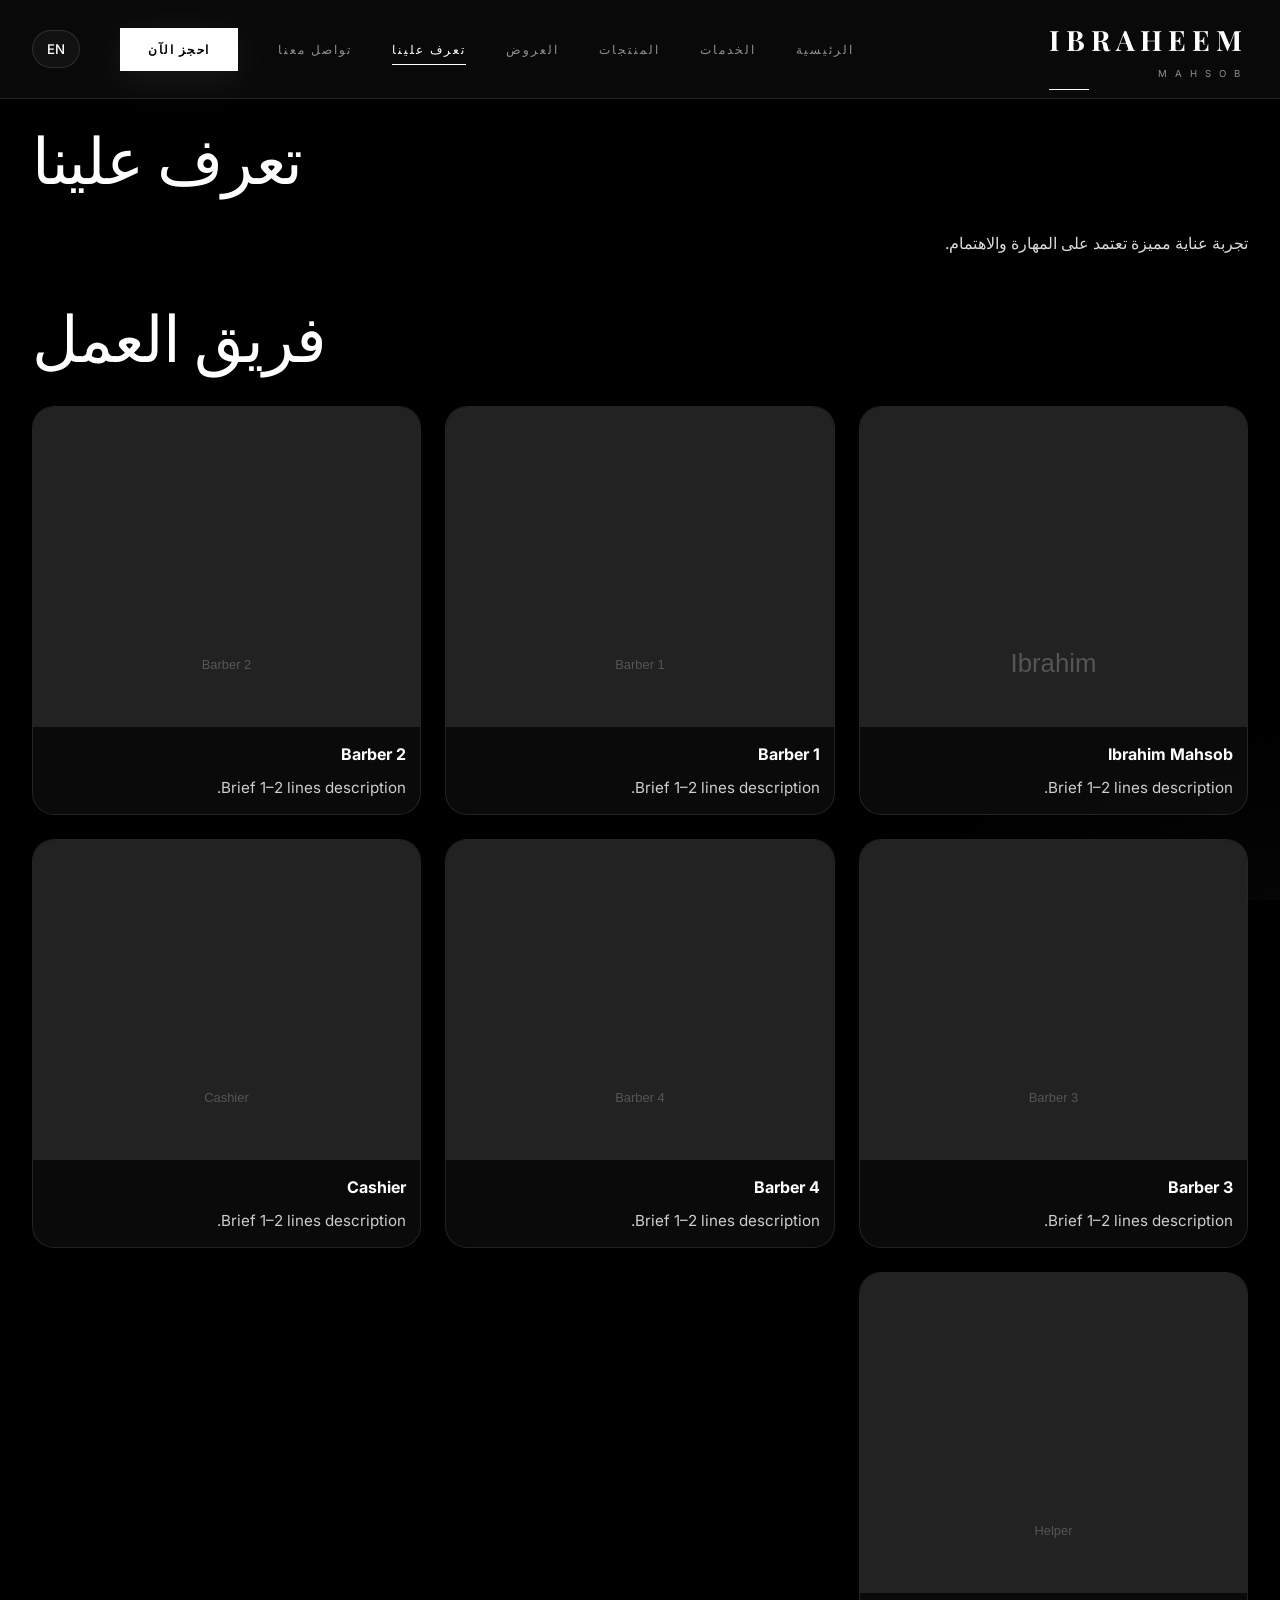
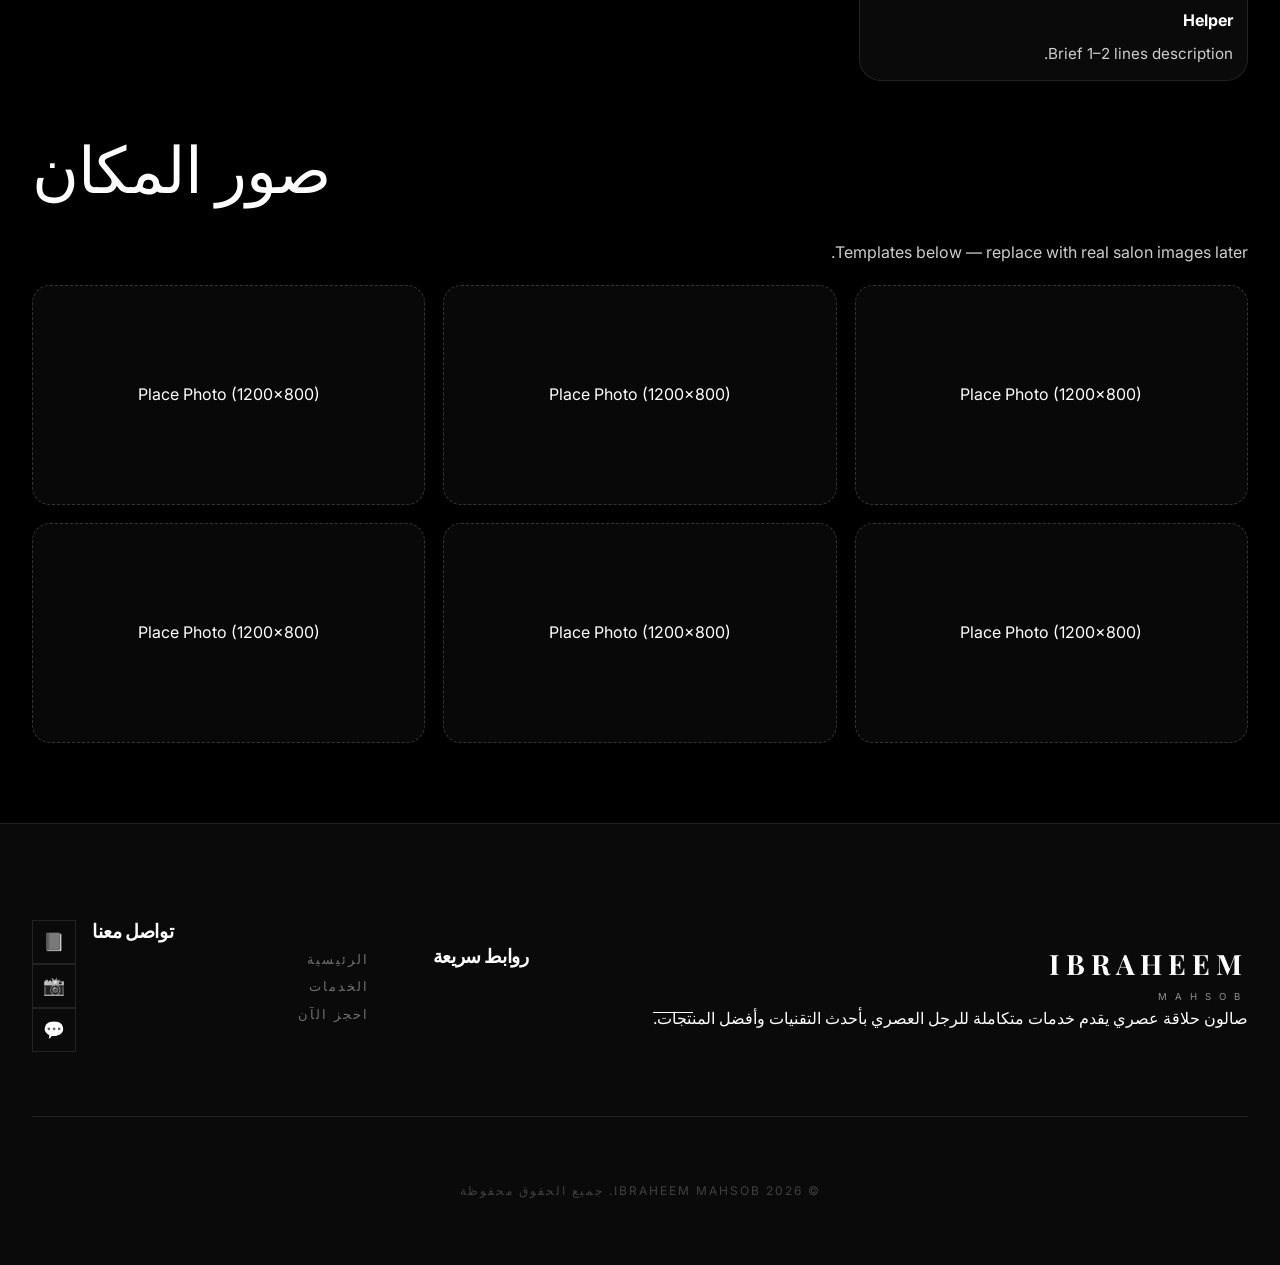
==== about.html @ 04b08b1b "Complete project implementation with i18n and design updates" ====
<!-- about.html -->
<!doctype html>
<html lang="ar" dir="rtl">

<head>
    <meta charset="utf-8" />
    <meta name="viewport" content="width=device-width, initial-scale=1" />

    <title data-i18n="about.title">تعرف علينا</title>

    <link
        href="https://fonts.googleapis.com/css2?family=Playfair+Display:wght@400;500;600;700&family=Inter:wght@300;400;500;600&display=swap"
        rel="stylesheet">
    <link rel="stylesheet" href="css/style.css">
    <link rel="stylesheet" href="css/home.css">
    <!-- Add this LAST: -->
    <link rel="stylesheet" href="css/additions.css">
</head>

<body>
    <!-- Navigation -->
    <nav class="navbar">
        <div class="container">
            <a href="index.html" class="logo">
                <span class="logo-text">IBRAHEEM</span>
                <span class="logo-sub">MAHSOB</span>
            </a>
            <!-- NAV TOGGLE: Used by app.js (UI.toggleMobileMenu) - DO NOT RENAME ID -->
            <button class="nav-toggle" id="navToggle">
                <span></span>
                <span></span>
                <span></span>
            </button>
            <ul class="nav-menu" id="navMenu">
                <li><a href="index.html" data-i18n="nav.home">الرئيسية</a></li>
                <li><a href="services.html" data-i18n="nav.services">الخدمات</a></li>
                <li><a href="products.html" data-i18n="nav.products">المنتجات</a></li>
                <li><a href="offers.html" data-i18n="nav.offers">العروض</a></li>
                <li><a href="about.html" class="active" data-i18n="nav.about">تعرف علينا</a></li>
                <li><a href="contactus.html" data-i18n="nav.contact">تواصل معنا</a></li>
                <li><a href="booking.html" class="btn-nav" data-i18n="nav.booking">احجز الآن</a></li>
                <li>
                    <button class="lang-toggle" id="langToggle" type="button" aria-label="Toggle language">
                        <span id="langLabel">EN</span>
                    </button>
                </li>
            </ul>
        </div>
    </nav>

    <main class="about-content" style="padding: 120px 0 80px;">
        <div class="container">
            <h1 class="section-title" data-i18n="about.title">تعرف علينا</h1>
            <p style="max-width: 680px; opacity: .85; line-height: 1.8;" data-i18n="about.intro">
                تجربة عناية مميزة تعتمد على المهارة والاهتمام.
            </p>

            <section style="margin-top: 40px;">
                <h2 class="section-title" data-i18n="about.staffTitle">فريق العمل</h2>

                <!-- PHOTO SPECS: 1200x1600 recommended, 600x800 minimum -->
                <div class="about-staff-grid" style="margin-top: 18px;">
                    <!-- Ibrahim -->
                    <div class="profile-card">
                        <img src="data:image/svg+xml,%3Csvg xmlns='http://www.w3.org/2000/svg' width='1200' height='1600' viewBox='0 0 1200 1600'%3E%3Crect width='100%25' height='100%25' fill='%23222'/%3E%3Ctext x='50%25' y='50%25' dominant-baseline='middle' text-anchor='middle' font-family='sans-serif' font-size='80' fill='%23555'%3EIbrahim%3C/text%3E%3C/svg%3E"
                            alt="Ibrahim Mahsob">
                        <div class="profile-card__body">
                            <div class="profile-card__title">Ibrahim Mahsob</div>
                            <div class="profile-card__desc">Brief 1–2 lines description.</div>
                        </div>
                    </div>

                    <!-- Barber 1 -->
                    <div class="profile-card">
                        <img src="data:image/svg+xml,%3Csvg xmlns='http://www.w3.org/2000/svg' width='1200' height='1600' viewBox='0 0 1200 1600'%3E%3Crect width='100%25' height='100%25' fill='%23222'/%3E%3Ctext x='50%25' y='50%25' dominant-baseline='middle' text-anchor='middle' font-family='sans-serif' font-size='40' fill='%23555'%3EBarber 1%3C/text%3E%3C/svg%3E"
                            alt="Barber 1">
                        <div class="profile-card__body">
                            <div class="profile-card__title">Barber 1</div>
                            <div class="profile-card__desc">Brief 1–2 lines description.</div>
                        </div>
                    </div>

                    <!-- Barber 2 -->
                    <div class="profile-card">
                        <img src="data:image/svg+xml,%3Csvg xmlns='http://www.w3.org/2000/svg' width='1200' height='1600' viewBox='0 0 1200 1600'%3E%3Crect width='100%25' height='100%25' fill='%23222'/%3E%3Ctext x='50%25' y='50%25' dominant-baseline='middle' text-anchor='middle' font-family='sans-serif' font-size='40' fill='%23555'%3EBarber 2%3C/text%3E%3C/svg%3E"
                            alt="Barber 2">
                        <div class="profile-card__body">
                            <div class="profile-card__title">Barber 2</div>
                            <div class="profile-card__desc">Brief 1–2 lines description.</div>
                        </div>
                    </div>

                    <!-- Barber 3 -->
                    <div class="profile-card">
                        <img src="data:image/svg+xml,%3Csvg xmlns='http://www.w3.org/2000/svg' width='1200' height='1600' viewBox='0 0 1200 1600'%3E%3Crect width='100%25' height='100%25' fill='%23222'/%3E%3Ctext x='50%25' y='50%25' dominant-baseline='middle' text-anchor='middle' font-family='sans-serif' font-size='40' fill='%23555'%3EBarber 3%3C/text%3E%3C/svg%3E"
                            alt="Barber 3">
                        <div class="profile-card__body">
                            <div class="profile-card__title">Barber 3</div>
                            <div class="profile-card__desc">Brief 1–2 lines description.</div>
                        </div>
                    </div>

                    <!-- Barber 4 -->
                    <div class="profile-card">
                        <img src="data:image/svg+xml,%3Csvg xmlns='http://www.w3.org/2000/svg' width='1200' height='1600' viewBox='0 0 1200 1600'%3E%3Crect width='100%25' height='100%25' fill='%23222'/%3E%3Ctext x='50%25' y='50%25' dominant-baseline='middle' text-anchor='middle' font-family='sans-serif' font-size='40' fill='%23555'%3EBarber 4%3C/text%3E%3C/svg%3E"
                            alt="Barber 4">
                        <div class="profile-card__body">
                            <div class="profile-card__title">Barber 4</div>
                            <div class="profile-card__desc">Brief 1–2 lines description.</div>
                        </div>
                    </div>

                    <!-- Cashier -->
                    <div class="profile-card">
                        <img src="data:image/svg+xml,%3Csvg xmlns='http://www.w3.org/2000/svg' width='1200' height='1600' viewBox='0 0 1200 1600'%3E%3Crect width='100%25' height='100%25' fill='%23222'/%3E%3Ctext x='50%25' y='50%25' dominant-baseline='middle' text-anchor='middle' font-family='sans-serif' font-size='40' fill='%23555'%3ECashier%3C/text%3E%3C/svg%3E"
                            alt="Cashier">
                        <div class="profile-card__body">
                            <div class="profile-card__title">Cashier</div>
                            <div class="profile-card__desc">Brief 1–2 lines description.</div>
                        </div>
                    </div>

                    <!-- Helper -->
                    <div class="profile-card">
                        <img src="data:image/svg+xml,%3Csvg xmlns='http://www.w3.org/2000/svg' width='1200' height='1600' viewBox='0 0 1200 1600'%3E%3Crect width='100%25' height='100%25' fill='%23222'/%3E%3Ctext x='50%25' y='50%25' dominant-baseline='middle' text-anchor='middle' font-family='sans-serif' font-size='40' fill='%23555'%3EHelper%3C/text%3E%3C/svg%3E"
                            alt="Helper">
                        <div class="profile-card__body">
                            <div class="profile-card__title">Helper</div>
                            <div class="profile-card__desc">Brief 1–2 lines description.</div>
                        </div>
                    </div>
                </div>
            </section>

            <section style="margin-top: 48px;">
                <h2 class="section-title" data-i18n="about.placeTitle">صور المكان</h2>
                <p style="opacity:.8; line-height:1.8; max-width:700px;">
                    Templates below — replace with real salon images later.
                </p>

                <!-- Suggested photo size for place photos: 1200x800 (3:2 or 16:9 ok) -->
                <div class="place-photos-grid" style="margin-top: 18px;">
                    <div class="photo-slot">Place Photo (1200×800)</div>
                    <div class="photo-slot">Place Photo (1200×800)</div>
                    <div class="photo-slot">Place Photo (1200×800)</div>
                    <div class="photo-slot">Place Photo (1200×800)</div>
                    <div class="photo-slot">Place Photo (1200×800)</div>
                    <div class="photo-slot">Place Photo (1200×800)</div>
                </div>
            </section>
        </div>
    </main>

    <!-- Footer -->
    <footer class="footer">
        <div class="container">
            <div class="footer-content">
                <div class="footer-logo">
                    <a href="index.html" class="logo">
                        <span class="logo-text">IBRAHEEM</span>
                        <span class="logo-sub">MAHSOB</span>
                    </a>
                    <p data-i18n="footer.desc">صالون حلاقة عصري يقدم خدمات متكاملة للرجل العصري بأحدث التقنيات وأفضل
                        المنتجات.</p>
                </div>
                <div class="footer-links">
                    <h3 data-i18n="footer.quickLinks">روابط سريعة</h3>
                    <ul>
                        <li><a href="index.html" data-i18n="nav.home">الرئيسية</a></li>
                        <li><a href="services.html" data-i18n="nav.services">الخدمات</a></li>
                        <li><a href="booking.html" data-i18n="nav.booking">الحجز</a></li>
                    </ul>
                </div>
                <div class="footer-social">
                    <h3 data-i18n="footer.contact">تواصل معنا</h3>
                    <div class="social-icons">
                        <a href="#" class="social-link">📘</a>
                        <a href="#" class="social-link">📸</a>
                        <a href="#" class="social-link">💬</a>
                    </div>
                </div>
            </div>
            <div class="footer-bottom">
                <p data-i18n="footer.rights">© 2026 Ibraheem Mahsob. جميع الحقوق محفوظة</p>
            </div>
        </div>
    </footer>

    <!-- Add i18n AFTER app.js -->
    <script src="js/app.js"></script>
    <script src="js/i18n.js"></script>
</body>

</html>
---- css/style.css ----
/* ============================================
   IBRAHEEM MAHSOB - MONOCHROME PREMIUM DESIGN
   Pure Black & White Luxury Barbershop
   ============================================
   ⚠️ PRESERVATION LOCKED: Do not run "Cleanup CSS" tools.
   ⚠️ GLOBAL STYLES: Changing these will break layout across all pages.
   ============================================ */

/* === CSS Variables === */
:root {
    /* Pure Black & White Palette */
    --black: #000000;
    --black-rich: #050505;
    --black-deep: #0a0a0a;
    --black-soft: #111111;
    --black-medium: #1a1a1a;
    --black-light: #222222;

    --white: #ffffff;
    --white-off: #fafafa;
    --white-cream: #f5f5f5;
    --white-dim: #e8e8e8;

    --gray-100: #f0f0f0;
    --gray-200: #d0d0d0;
    --gray-300: #b0b0b0;
    --gray-400: #909090;
    --gray-500: #707070;
    --gray-600: #505050;
    --gray-700: #404040;
    --gray-800: #303030;
    --gray-900: #202020;

    /* Typography */
    --font-heading: 'Playfair Display', serif;
    --font-body: 'Inter', sans-serif;

    /* Spacing */
    --space-xs: 0.5rem;
    --space-sm: 1rem;
    --space-md: 2rem;
    --space-lg: 4rem;
    --space-xl: 6rem;
    --space-2xl: 8rem;

    /* Transitions */
    --transition-fast: 0.2s cubic-bezier(0.4, 0, 0.2, 1);
    --transition-normal: 0.4s cubic-bezier(0.4, 0, 0.2, 1);
    --transition-slow: 0.6s cubic-bezier(0.4, 0, 0.2, 1);
    --transition-bounce: 0.5s cubic-bezier(0.68, -0.55, 0.265, 1.55);

    /* Shadows */
    --shadow-sm: 0 2px 10px rgba(0, 0, 0, 0.5);
    --shadow-md: 0 8px 30px rgba(0, 0, 0, 0.6);
    --shadow-lg: 0 20px 60px rgba(0, 0, 0, 0.7);
    --shadow-white: 0 8px 40px rgba(255, 255, 255, 0.08);
    --shadow-white-lg: 0 15px 60px rgba(255, 255, 255, 0.12);
    --shadow-inner: inset 0 2px 10px rgba(0, 0, 0, 0.3);

    /* Glass Effect */
    --glass-bg: rgba(10, 10, 10, 0.9);
    --glass-bg-light: rgba(255, 255, 255, 0.03);
    --glass-border: rgba(255, 255, 255, 0.1);
    --glass-border-strong: rgba(255, 255, 255, 0.2);
    --glass-blur: blur(20px);
}

/* === Reset & Base === */
*,
*::before,
*::after {
    margin: 0;
    padding: 0;
    box-sizing: border-box;
}

html {
    scroll-behavior: smooth;
    font-size: 16px;
}

body {
    font-family: var(--font-body);
    background-color: var(--black);
    color: var(--white);
    line-height: 1.7;
    overflow-x: hidden;
    -webkit-font-smoothing: antialiased;
    -moz-osx-font-smoothing: grayscale;
}

/* Subtle gradient overlay */
body::before {
    content: '';
    position: fixed;
    top: 0;
    left: 0;
    right: 0;
    bottom: 0;
    background:
        radial-gradient(ellipse 80% 50% at 50% -20%, rgba(255, 255, 255, 0.03) 0%, transparent 50%),
        radial-gradient(ellipse 60% 40% at 100% 100%, rgba(255, 255, 255, 0.02) 0%, transparent 50%);
    pointer-events: none;
    z-index: -1;
}

::selection {
    background: var(--white);
    color: var(--black);
}

a {
    text-decoration: none;
    color: inherit;
    transition: var(--transition-fast);
}

ul {
    list-style: none;
}

img {
    max-width: 100%;
    display: block;
}

.container {
    width: 100%;
    max-width: 1280px;
    margin: 0 auto;
    padding: 0 var(--space-md);
}

/* === Typography === */
h1,
h2,
h3,
h4,
h5,
h6 {
    font-family: var(--font-heading);
    font-weight: 600;
    line-height: 1.2;
    letter-spacing: -0.02em;
}

/* === Premium Buttons === */
.btn {
    position: relative;
    display: inline-flex;
    align-items: center;
    justify-content: center;
    padding: 1.125rem 2.5rem;
    font-family: var(--font-body);
    font-size: 0.875rem;
    font-weight: 600;
    letter-spacing: 2px;
    text-transform: uppercase;
    border-radius: 0;
    cursor: pointer;
    transition: var(--transition-normal);
    border: none;
    overflow: hidden;
    z-index: 1;
}

.btn::before {
    content: '';
    position: absolute;
    top: 0;
    left: -100%;
    width: 100%;
    height: 100%;
    background: linear-gradient(90deg, transparent, rgba(255, 255, 255, 0.2), transparent);
    transition: var(--transition-slow);
}

.btn:hover::before {
    left: 100%;
}

.btn-primary {
    background: var(--white);
    color: var(--black);
    box-shadow: var(--shadow-white);
}

.btn-primary:hover {
    transform: translateY(-3px);
    box-shadow: var(--shadow-white-lg);
}

.btn-secondary {
    background: var(--gray-800);
    color: var(--white);
    border: 1px solid var(--glass-border);
}

.btn-secondary:hover {
    background: var(--white);
    color: var(--black);
    transform: translateY(-3px);
}

.btn-outline {
    background: transparent;
    color: var(--white);
    border: 1px solid var(--glass-border-strong);
}

.btn-outline:hover {
    background: var(--white);
    color: var(--black);
    border-color: var(--white);
}

/* === Premium Navigation === */
.navbar {
    position: fixed;
    top: 0;
    left: 0;
    right: 0;
    z-index: 1000;
    padding: var(--space-sm) 0;
    background: var(--glass-bg);
    backdrop-filter: var(--glass-blur);
    -webkit-backdrop-filter: var(--glass-blur);
    border-bottom: 1px solid var(--glass-border);
    transition: var(--transition-normal);
}

.navbar .container {
    display: flex;
    align-items: center;
    justify-content: space-between;
}

.logo {
    display: flex;
    flex-direction: column;
    align-items: flex-start;
    position: relative;
}

.logo::after {
    content: '';
    position: absolute;
    bottom: -8px;
    left: 0;
    width: 40px;
    height: 1px;
    background: var(--white);
}

.logo-text {
    font-family: var(--font-heading);
    font-size: 1.75rem;
    font-weight: 700;
    letter-spacing: 6px;
    color: var(--white);
    text-transform: uppercase;
}

.logo-sub {
    font-size: 0.6rem;
    letter-spacing: 8px;
    color: var(--gray-400);
    margin-top: 2px;
    text-transform: uppercase;
}

.nav-menu {
    display: flex;
    align-items: center;
    gap: 2.5rem;
}

.nav-menu a {
    font-size: 0.75rem;
    font-weight: 500;
    color: var(--gray-400);
    letter-spacing: 2px;
    text-transform: uppercase;
    position: relative;
    padding: 0.5rem 0;
}

.nav-menu a::before {
    content: '';
    position: absolute;
    bottom: 0;
    left: 0;
    width: 0;
    height: 1px;
    background: var(--white);
    transition: var(--transition-normal);
}

.nav-menu a:hover,
.nav-menu a.active {
    color: var(--white);
}

.nav-menu a:hover::before,
.nav-menu a.active::before {
    width: 100%;
}

.btn-nav {
    background: var(--white) !important;
    color: var(--black) !important;
    padding: 0.875rem 1.75rem !important;
    font-weight: 600 !important;
    letter-spacing: 1.5px !important;
    box-shadow: var(--shadow-white);
}

.btn-nav::before {
    display: none !important;
}

.btn-nav:hover {
    transform: scale(1.05);
    box-shadow: var(--shadow-white-lg);
}

.nav-toggle {
    display: none;
    flex-direction: column;
    gap: 6px;
    background: none;
    border: none;
    cursor: pointer;
    padding: 5px;
    z-index: 100;
}

.nav-toggle span {
    width: 28px;
    height: 1px;
    background: var(--white);
    transition: var(--transition-fast);
}

/* === Ultra Premium Hero Section === */
.hero {
    position: relative;
    height: 100vh;
    min-height: 700px;
    display: flex;
    align-items: center;
    justify-content: center;
    text-align: center;
    background: var(--black);
    overflow: hidden;
}

/* Geometric pattern background */
.hero::before {
    content: '';
    position: absolute;
    top: 0;
    left: 0;
    right: 0;
    bottom: 0;
    background:
        radial-gradient(ellipse 100% 100% at 50% 0%, rgba(255, 255, 255, 0.05) 0%, transparent 50%),
        linear-gradient(180deg, transparent 0%, rgba(0, 0, 0, 0.5) 100%);
    z-index: 0;
}

/* Grid pattern overlay */
.hero::after {
    content: '';
    position: absolute;
    top: 0;
    left: 0;
    right: 0;
    bottom: 0;
    background-image:
        linear-gradient(rgba(255, 255, 255, 0.02) 1px, transparent 1px),
        linear-gradient(90deg, rgba(255, 255, 255, 0.02) 1px, transparent 1px);
    background-size: 80px 80px;
    opacity: 0.5;
    z-index: 0;
}

.hero-overlay {
    position: absolute;
    top: 0;
    left: 0;
    right: 0;
    bottom: 0;
    z-index: 0;
}

.hero-content {
    position: relative;
    z-index: 10;
    max-width: 900px;
    padding: 0 var(--space-md);
    padding-bottom: 120px;
}

.hero-badge {
    display: inline-flex;
    align-items: center;
    gap: 1rem;
    padding: 0.875rem 2rem;
    background: rgba(0, 0, 0, 0.5);
    border: 1px solid var(--glass-border-strong);
    color: var(--gray-300);
    font-size: 0.65rem;
    font-weight: 500;
    letter-spacing: 5px;
    text-transform: uppercase;
    margin-bottom: var(--space-lg);
    animation: fadeInDown 1s ease;
    backdrop-filter: blur(10px);
}

.hero-badge::before {
    content: '';
    width: 8px;
    height: 1px;
    background: var(--white);
}

.hero-badge::after {
    content: '';
    width: 8px;
    height: 1px;
    background: var(--white);
}

.hero-title {
    font-size: clamp(3.5rem, 12vw, 8rem);
    font-weight: 700;
    letter-spacing: 12px;
    margin-bottom: var(--space-md);
    line-height: 1;
}

.title-line {
    display: block;
    animation: fadeInUp 1s ease both;
}

.title-line:nth-child(1) {
    animation-delay: 0.2s;
    color: var(--white);
    font-weight: 400;
}

.title-line:nth-child(2) {
    animation-delay: 0.4s;
    color: var(--white);
    font-weight: 700;
    -webkit-text-stroke: 1px var(--white);
    -webkit-text-fill-color: transparent;
}

.title-line.gold {
    -webkit-text-stroke: 1px var(--white);
    -webkit-text-fill-color: transparent;
}

.hero-subtitle {
    font-size: 1rem;
    color: var(--gray-400);
    margin-bottom: var(--space-lg);
    animation: fadeInUp 1s ease 0.6s both;
    font-weight: 400;
    letter-spacing: 3px;
}

.hero-buttons {
    display: flex;
    gap: var(--space-md);
    justify-content: center;
    flex-wrap: wrap;
    animation: fadeInUp 1s ease 0.8s both;
}

.hero-scroll {
    position: absolute;
    bottom: 40px;
    left: 50%;
    transform: translateX(-50%);
    display: flex;
    flex-direction: column;
    align-items: center;
    gap: 12px;
    color: var(--gray-500);
    font-size: 0.7rem;
    letter-spacing: 3px;
    text-transform: uppercase;
    animation: fadeInUp 1s ease 1s both;
    z-index: 20;
    cursor: pointer;
    transition: var(--transition-normal);
}

.hero-scroll:hover {
    color: var(--white);
}

.hero-scroll span {
    background: var(--black);
    padding: 0 10px;
}

.scroll-icon {
    width: 24px;
    height: 40px;
    border: 1px solid var(--gray-600);
    border-radius: 12px;
    position: relative;
    transition: var(--transition-normal);
}

.scroll-icon::after {
    content: '';
    position: absolute;
    top: 8px;
    left: 50%;
    transform: translateX(-50%);
    width: 3px;
    height: 8px;
    background: var(--white);
    border-radius: 2px;
    animation: scrollBounce 2s ease-in-out infinite;
}

.hero-scroll:hover .scroll-icon {
    border-color: var(--white);
}

/* === Sections === */
.section {
    padding: var(--space-2xl) 0;
    position: relative;
}

.section-header {
    text-align: center;
    margin-bottom: var(--space-xl);
}

.section-badge {
    display: inline-flex;
    align-items: center;
    gap: 0.75rem;
    padding: 0.625rem 1.5rem;
    background: transparent;
    border: 1px solid var(--glass-border);
    font-size: 0.65rem;
    font-weight: 500;
    letter-spacing: 4px;
    color: var(--gray-400);
    text-transform: uppercase;
    margin-bottom: var(--space-md);
}

.gold-badge {
    border-color: var(--glass-border-strong);
    color: var(--white);
}

.section-title {
    font-size: clamp(2.5rem, 6vw, 4rem);
    color: var(--white);
    margin-bottom: var(--space-sm);
    font-weight: 400;
}

.section-footer {
    text-align: center;
    margin-top: var(--space-xl);
}

/* === Premium Services Grid === */
.services-preview {
    background: var(--black-deep);
    position: relative;
}

.services-preview::before {
    content: '';
    position: absolute;
    top: 0;
    left: 0;
    right: 0;
    height: 1px;
    background: linear-gradient(90deg, transparent, var(--glass-border), transparent);
}

.services-grid {
    display: grid;
    grid-template-columns: repeat(auto-fit, minmax(280px, 1fr));
    gap: 1px;
    background: var(--glass-border);
}

.service-card {
    position: relative;
    background: var(--black-deep);
    padding: var(--space-xl) var(--space-lg);
    text-align: center;
    transition: var(--transition-normal);
    overflow: hidden;
}

.service-card::before {
    content: '';
    position: absolute;
    top: 0;
    left: 50%;
    transform: translateX(-50%);
    width: 60px;
    height: 1px;
    background: var(--white);
    opacity: 0;
    transition: var(--transition-normal);
}

.service-card::after {
    content: '';
    position: absolute;
    top: 0;
    left: 0;
    right: 0;
    bottom: 0;
    background: linear-gradient(180deg, rgba(255, 255, 255, 0.03) 0%, transparent 50%);
    opacity: 0;
    transition: var(--transition-normal);
}

.service-card:hover {
    background: var(--black-soft);
}

.service-card:hover::before {
    opacity: 1;
}

.service-card:hover::after {
    opacity: 1;
}

.service-icon {
    font-size: 2.5rem;
    margin-bottom: var(--space-md);
    position: relative;
    z-index: 1;
    filter: grayscale(100%) brightness(1.5);
}

.service-card h3 {
    font-size: 1.25rem;
    margin-bottom: var(--space-xs);
    color: var(--white);
    position: relative;
    z-index: 1;
    font-weight: 500;
    letter-spacing: 2px;
}

.service-card p {
    font-size: 0.85rem;
    color: var(--gray-500);
    margin-bottom: var(--space-md);
    position: relative;
    z-index: 1;
}

.service-price {
    display: inline-block;
    padding: 0.5rem 1.25rem;
    background: transparent;
    border: 1px solid var(--glass-border);
    color: var(--white);
    font-weight: 500;
    font-size: 0.9rem;
    position: relative;
    z-index: 1;
    letter-spacing: 1px;
}

.service-card:hover .service-price {
    background: var(--white);
    color: var(--black);
    border-color: var(--white);
}

/* === Premium About Section === */
.about-section {
    background: var(--black);
    position: relative;
    overflow: hidden;
}

.about-grid {
    display: grid;
    grid-template-columns: 1fr 1fr;
    gap: var(--space-xl);
    align-items: center;
}

.about-image {
    position: relative;
}

.image-frame {
    position: relative;
    padding: var(--space-md);
    border: 1px solid var(--glass-border);
}

.image-frame::before {
    content: '';
    position: absolute;
    top: -15px;
    right: -15px;
    bottom: 15px;
    left: 15px;
    border: 1px solid var(--glass-border);
    pointer-events: none;
}

.image-placeholder {
    aspect-ratio: 4/5;
    background: var(--black-soft);
    display: flex;
    align-items: center;
    justify-content: center;
    font-family: var(--font-heading);
    font-size: 2rem;
    text-align: center;
    letter-spacing: 10px;
    position: relative;
    overflow: hidden;
}

.image-placeholder span {
    color: var(--white);
    position: relative;
    z-index: 1;
    font-weight: 300;
}

.experience-badge {
    position: absolute;
    bottom: -25px;
    right: -25px;
    background: var(--white);
    color: var(--black);
    padding: var(--space-md) var(--space-lg);
    text-align: center;
}

.exp-number {
    display: block;
    font-family: var(--font-heading);
    font-size: 3rem;
    font-weight: 700;
    line-height: 1;
}

.exp-text {
    font-size: 0.7rem;
    text-transform: uppercase;
    letter-spacing: 3px;
    font-weight: 500;
}

.about-content .section-badge {
    display: inline-flex;
}

.about-content .section-title {
    text-align: left;
    margin-bottom: var(--space-md);
}

.about-text {
    font-size: 1rem;
    color: var(--gray-400);
    margin-bottom: var(--space-lg);
    line-height: 2;
}

.about-features {
    display: grid;
    grid-template-columns: 1fr 1fr;
    gap: var(--space-sm);
}

.about-features li {
    display: flex;
    align-items: center;
    gap: var(--space-sm);
    font-size: 0.9rem;
    padding: var(--space-sm) var(--space-md);
    background: transparent;
    border: 1px solid var(--glass-border);
    transition: var(--transition-fast);
}

.about-features li:hover {
    background: var(--glass-bg-light);
    border-color: var(--white);
}

.check {
    width: 20px;
    height: 20px;
    background: var(--white);
    color: var(--black);
    border-radius: 0;
    display: flex;
    align-items: center;
    justify-content: center;
    font-size: 0.7rem;
    font-weight: bold;
}

/* === Premium Offers Section === */
.offers-section {
    background: var(--black-deep);
    position: relative;
}

.offers-slider {
    display: grid;
    grid-template-columns: repeat(auto-fit, minmax(320px, 1fr));
    gap: var(--space-md);
}

.offer-card {
    position: relative;
    background: var(--black);
    border: 1px solid var(--glass-border);
    padding: var(--space-lg);
    overflow: hidden;
    transition: var(--transition-normal);
}

.offer-card::before {
    content: '';
    position: absolute;
    top: 0;
    left: 0;
    right: 0;
    height: 3px;
    background: var(--white);
    transform: scaleX(0);
    transition: var(--transition-normal);
}

.offer-card:hover {
    border-color: var(--white);
}

.offer-card:hover::before {
    transform: scaleX(1);
}

.offer-badge {
    display: inline-block;
    padding: 0.375rem 1rem;
    background: var(--white);
    color: var(--black);
    font-size: 0.6rem;
    font-weight: 600;
    text-transform: uppercase;
    letter-spacing: 2px;
    margin-bottom: var(--space-md);
    position: relative;
    z-index: 1;
}

.offer-card h3 {
    font-size: 1.5rem;
    margin-bottom: var(--space-xs);
    position: relative;
    z-index: 1;
    font-weight: 400;
    letter-spacing: 2px;
}

.offer-card p {
    color: var(--gray-500);
    margin-bottom: var(--space-md);
    position: relative;
    z-index: 1;
}

.offer-price {
    display: flex;
    align-items: baseline;
    gap: var(--space-sm);
    position: relative;
    z-index: 1;
}

.old-price {
    font-size: 1rem;
    color: var(--gray-600);
    text-decoration: line-through;
}

.new-price {
    font-size: 2rem;
    font-weight: 300;
    color: var(--white);
    letter-spacing: 2px;
}

/* === Premium Contact Section === */
.contact-section {
    background: var(--black);
}

.contact-grid {
    display: grid;
    grid-template-columns: 1fr 1fr;
    gap: var(--space-xl);
}

.contact-info .section-title {
    text-align: left;
}

.contact-items {
    margin-top: var(--space-lg);
}

.contact-item {
    display: flex;
    gap: var(--space-md);
    margin-bottom: var(--space-md);
    padding: var(--space-md);
    background: transparent;
    border: 1px solid var(--glass-border);
    transition: var(--transition-normal);
}

.contact-item:hover {
    border-color: var(--white);
    transform: translateX(10px);
}

.contact-icon {
    font-size: 1.5rem;
    width: 56px;
    height: 56px;
    display: flex;
    align-items: center;
    justify-content: center;
    background: var(--glass-bg-light);
    border: 1px solid var(--glass-border);
    filter: grayscale(100%);
}

.contact-text h4 {
    font-size: 1rem;
    color: var(--white);
    margin-bottom: 0.375rem;
    font-weight: 500;
    letter-spacing: 1px;
}

.contact-text p {
    color: var(--gray-500);
    font-size: 0.9rem;
}

.map-placeholder {
    height: 100%;
    min-height: 350px;
    background: var(--black-soft);
    border: 1px solid var(--glass-border);
    display: flex;
    align-items: center;
    justify-content: center;
    color: var(--gray-600);
    font-size: 0.9rem;
    letter-spacing: 3px;
    text-transform: uppercase;
}

/* === Premium Footer === */
.footer {
    background: var(--black-deep);
    padding: var(--space-xl) 0 var(--space-lg);
    border-top: 1px solid var(--glass-border);
    position: relative;
}

.footer-content {
    display: flex;
    justify-content: space-between;
    align-items: center;
    flex-wrap: wrap;
    gap: var(--space-lg);
    padding-bottom: var(--space-lg);
    border-bottom: 1px solid var(--glass-border);
}

.footer-brand .logo-text {
    font-size: 1.25rem;
    letter-spacing: 4px;
    margin-bottom: 0.375rem;
}

.footer-brand p {
    color: var(--gray-600);
    font-size: 0.8rem;
    letter-spacing: 2px;
    text-transform: uppercase;
}

.footer-links {
    display: flex;
    gap: var(--space-lg);
}

.footer-links a {
    color: var(--gray-500);
    font-size: 0.8rem;
    letter-spacing: 2px;
    text-transform: uppercase;
    transition: var(--transition-fast);
}

.footer-links a:hover {
    color: var(--white);
}

.footer-social {
    display: flex;
    gap: var(--space-sm);
}

.social-link {
    width: 44px;
    height: 44px;
    display: flex;
    align-items: center;
    justify-content: center;
    background: transparent;
    border: 1px solid var(--glass-border);
    font-size: 1.1rem;
    transition: var(--transition-normal);
    filter: grayscale(100%);
}

.social-link:hover {
    background: var(--white);
    border-color: var(--white);
    transform: translateY(-5px);
    filter: grayscale(0%);
}

.footer-bottom {
    text-align: center;
    padding-top: var(--space-lg);
}

.footer-bottom p {
    color: var(--gray-700);
    font-size: 0.75rem;
    letter-spacing: 2px;
    text-transform: uppercase;
}

/* === Admin Link === */
.admin-link {
    position: fixed;
    bottom: var(--space-lg);
    left: var(--space-lg);
    width: 48px;
    height: 48px;
    background: var(--black-medium);
    border: 1px solid var(--glass-border);
    display: flex;
    align-items: center;
    justify-content: center;
    font-size: 1.25rem;
    transition: var(--transition-normal);
    z-index: 100;
    filter: grayscale(100%);
}

.admin-link:hover {
    background: var(--white);
    border-color: var(--white);
    transform: scale(1.1) rotate(90deg);
    filter: grayscale(0%);
}

/* === Premium Animations === */
@keyframes fadeInUp {
    from {
        opacity: 0;
        transform: translateY(50px);
    }

    to {
        opacity: 1;
        transform: translateY(0);
    }
}

@keyframes fadeInDown {
    from {
        opacity: 0;
        transform: translateY(-50px);
    }

    to {
        opacity: 1;
        transform: translateY(0);
    }
}

@keyframes scrollBounce {

    0%,
    100% {
        transform: translateX(-50%) translateY(0);
        opacity: 1;
    }

    50% {
        transform: translateX(-50%) translateY(12px);
        opacity: 0.3;
    }
}

/* === Responsive === */
/* LAYOUT CRITICAL: Adjusting these breakpoints will break mobile/tablet views */
@media (max-width: 992px) {

    .about-grid,
    .contact-grid {
        grid-template-columns: 1fr;
        gap: var(--space-lg);
    }

    .about-image {
        order: -1;
        max-width: 400px;
        margin: 0 auto;
    }

    .about-content .section-title {
        text-align: center;
    }

    .about-text {
        text-align: center;
    }

    .about-content .section-badge {
        justify-content: center;
        width: 100%;
    }
}

@media (max-width: 768px) {
    :root {
        font-size: 15px;
    }

    .nav-toggle {
        display: flex;
    }

    .nav-menu {
        position: fixed;
        top: 0;
        left: 0;
        right: 0;
        bottom: 0;
        background: rgba(0, 0, 0, 0.98);
        flex-direction: column;
        justify-content: center;
        padding: var(--space-lg);
        gap: var(--space-md);
        transform: translateX(100%);
        opacity: 0;
        transition: var(--transition-normal);
    }

    .nav-menu.active {
        transform: translateX(0);
        opacity: 1;
    }

    .nav-menu a {
        font-size: 1.5rem;
        text-align: center;
        letter-spacing: 4px;
    }

    .hero-title {
        letter-spacing: 8px;
    }

    .hero-buttons {
        flex-direction: column;
        align-items: center;
        gap: var(--space-sm);
    }

    .hero-buttons .btn {
        width: 100%;
        max-width: 280px;
    }

    .about-features {
        grid-template-columns: 1fr;
    }

    .footer-content {
        flex-direction: column;
        text-align: center;
    }

    .section {
        padding: var(--space-xl) 0;
    }

    .services-grid {
        grid-template-columns: 1fr;
    }
}

/* === Custom Scrollbar === */
::-webkit-scrollbar {
    width: 6px;
}

::-webkit-scrollbar-track {
    background: var(--black);
}

::-webkit-scrollbar-thumb {
    background: var(--gray-700);
}

::-webkit-scrollbar-thumb:hover {
    background: var(--white);
}
---- css/home.css ----
/* ============================================
   Homepage Specific Styles
   Loading, Gallery, Testimonials, FAQ, Animations
   ============================================
   ⚠️ PRESERVATION LOCKED: Layout critical.
   ============================================ */

/* === Loading Screen === */
.loading-screen {
    position: fixed;
    top: 0;
    left: 0;
    right: 0;
    bottom: 0;
    background: var(--black);
    display: flex;
    align-items: center;
    justify-content: center;
    z-index: 9999;
    transition: opacity 0.6s ease, visibility 0.6s ease;
}

.loading-screen.hidden {
    opacity: 0;
    visibility: hidden;
}

.loading-content {
    text-align: center;
}

.loading-logo {
    font-family: var(--font-heading);
    font-size: 2.5rem;
    letter-spacing: 10px;
    color: var(--white);
    margin-bottom: var(--space-md);
    animation: loadingPulse 1.5s ease-in-out infinite;
}

@keyframes loadingPulse {

    0%,
    100% {
        opacity: 1;
    }

    50% {
        opacity: 0.5;
    }
}

.loading-bar {
    width: 200px;
    height: 2px;
    background: var(--gray-800);
    overflow: hidden;
}

.loading-progress {
    height: 100%;
    width: 0;
    background: var(--white);
    animation: loadingBar 1.5s ease-in-out forwards;
}

@keyframes loadingBar {
    0% {
        width: 0;
    }

    100% {
        width: 100%;
    }
}

/* === Gallery Section === */
.gallery-section {
    background: var(--black-deep);
    padding: var(--space-xl) 0;
}

.gallery-grid {
    display: grid;
    grid-template-columns: repeat(4, 1fr);
    grid-template-rows: repeat(2, 200px);
    gap: var(--space-sm);
}

.gallery-item {
    position: relative;
    overflow: hidden;
    cursor: pointer;
}

.gallery-item.large {
    grid-row: span 2;
}

.gallery-item.wide {
    grid-column: span 2;
}

.gallery-placeholder {
    width: 100%;
    height: 100%;
    background: var(--black-soft);
    display: flex;
    align-items: center;
    justify-content: center;
    position: relative;
    transition: var(--transition-normal);
}

.gallery-placeholder span {
    font-family: var(--font-heading);
    font-size: 3rem;
    color: var(--gray-700);
    transition: var(--transition-normal);
}

.gallery-overlay {
    position: absolute;
    top: 0;
    left: 0;
    right: 0;
    bottom: 0;
    background: rgba(0, 0, 0, 0.8);
    display: flex;
    align-items: center;
    justify-content: center;
    opacity: 0;
    transition: var(--transition-normal);
}

.gallery-overlay span {
    color: var(--white);
    font-size: 0.9rem;
    letter-spacing: 2px;
    text-transform: uppercase;
    padding: 0.75rem 1.5rem;
    border: 1px solid var(--white);
}

.gallery-item:hover .gallery-placeholder {
    transform: scale(1.05);
}

.gallery-item:hover .gallery-placeholder span {
    opacity: 0;
}

.gallery-item:hover .gallery-overlay {
    opacity: 1;
}

/* === Testimonials Section === */
.testimonials-section {
    background: var(--black);
    padding: var(--space-xl) 0;
}

.testimonials-grid {
    display: grid;
    grid-template-columns: repeat(3, 1fr);
    gap: var(--space-md);
}

.testimonial-card {
    background: var(--black-deep);
    border: 1px solid var(--glass-border);
    padding: var(--space-lg);
    transition: var(--transition-normal);
}

.testimonial-card:hover {
    border-color: var(--gray-600);
    transform: translateY(-5px);
}

.testimonial-quote {
    font-family: var(--font-heading);
    font-size: 4rem;
    line-height: 1;
    color: var(--gray-700);
    margin-bottom: var(--space-sm);
}

.testimonial-text {
    color: var(--gray-300);
    font-size: 1rem;
    line-height: 1.8;
    margin-bottom: var(--space-md);
}

.testimonial-author {
    display: flex;
    align-items: center;
    gap: var(--space-sm);
    padding-top: var(--space-md);
    border-top: 1px solid var(--glass-border);
}

.author-avatar {
    width: 48px;
    height: 48px;
    background: var(--glass-bg-light);
    border: 1px solid var(--glass-border);
    display: flex;
    align-items: center;
    justify-content: center;
    font-family: var(--font-heading);
    font-size: 1.25rem;
    color: var(--white);
}

.author-info h4 {
    font-size: 1rem;
    font-weight: 500;
    letter-spacing: 1px;
    margin-bottom: 0.25rem;
}

.author-info span {
    font-size: 0.8rem;
    color: var(--gray-500);
}

/* === FAQ Section === */
.faq-section {
    background: var(--black-deep);
    padding: var(--space-xl) 0;
}

.faq-grid {
    max-width: 800px;
    margin: 0 auto;
}

.faq-item {
    border: 1px solid var(--glass-border);
    margin-bottom: var(--space-sm);
    transition: var(--transition-normal);
}

.faq-item:hover {
    border-color: var(--gray-600);
}

.faq-item.active {
    border-color: var(--white);
}

.faq-question {
    width: 100%;
    display: flex;
    justify-content: space-between;
    align-items: center;
    padding: var(--space-md);
    background: transparent;
    border: none;
    color: var(--white);
    font-family: var(--font-body);
    font-size: 1rem;
    letter-spacing: 1px;
    cursor: pointer;
    transition: var(--transition-fast);
    text-align: right;
}

.faq-question:hover {
    background: var(--glass-bg-light);
}

.faq-icon {
    font-size: 1.5rem;
    color: var(--gray-500);
    transition: var(--transition-fast);
}

.faq-item.active .faq-icon {
    transform: rotate(45deg);
    color: var(--white);
}

.faq-answer {
    max-height: 0;
    overflow: hidden;
    transition: max-height 0.3s ease, padding 0.3s ease;
}

.faq-item.active .faq-answer {
    max-height: 200px;
    padding: 0 var(--space-md) var(--space-md);
}

.faq-answer p {
    color: var(--gray-400);
    line-height: 1.8;
}

/* === Scroll Reveal Animations === */
.reveal-item,
.reveal-section {
    opacity: 0;
    transform: translateY(40px);
    transition: opacity 0.8s ease, transform 0.8s ease;
}

.reveal-item.revealed,
.reveal-section.revealed {
    opacity: 1;
    transform: translateY(0);
}

/* Stagger animation for grid items */
.reveal-section.revealed .reveal-item {
    transition-delay: 0.1s;
}

.reveal-section.revealed .reveal-item:nth-child(2) {
    transition-delay: 0.2s;
}

.reveal-section.revealed .reveal-item:nth-child(3) {
    transition-delay: 0.3s;
}

.reveal-section.revealed .reveal-item:nth-child(4) {
    transition-delay: 0.4s;
}

.reveal-section.revealed .reveal-item:nth-child(5) {
    transition-delay: 0.5s;
}

/* === Responsive === */
@media (max-width: 992px) {
    .gallery-grid {
        grid-template-columns: repeat(2, 1fr);
        grid-template-rows: repeat(3, 180px);
    }

    .gallery-item.large {
        grid-row: span 1;
    }

    .testimonials-grid {
        grid-template-columns: 1fr;
    }
}

@media (max-width: 768px) {
    .gallery-grid {
        grid-template-columns: 1fr;
        grid-template-rows: repeat(5, 150px);
    }

    .gallery-item.large,
    .gallery-item.wide {
        grid-row: span 1;
        grid-column: span 1;
    }

    .loading-logo {
        font-size: 1.75rem;
        letter-spacing: 6px;
    }

    .loading-bar {
        width: 150px;
    }
}
---- css/additions.css ----
/* =========================================
   ADDITIONS (SAFE FILE) - NO REFACTOR
   ========================================= */

/* ---------- Home Staff Cluster ---------- */
.staff-cluster {
    display: grid;
    grid-template-rows: auto auto;
    gap: 28px;
    align-items: center;
    justify-items: center;
    width: 100%;
}

.staff-feature {
    width: min(520px, 100%);
    border-radius: 28px;
    overflow: hidden;
    position: relative;
    background: rgba(255, 255, 255, 0.04);
    border: 1px solid rgba(255, 255, 255, 0.10);
    transition: transform 220ms ease, box-shadow 220ms ease, border-color 220ms ease;
}

.staff-row {
    display: grid;
    grid-template-columns: repeat(3, minmax(160px, 1fr));
    gap: 26px;
    width: min(760px, 100%);
    align-items: stretch;
}

.staff-card {
    border-radius: 24px;
    overflow: hidden;
    position: relative;
    background: rgba(255, 255, 255, 0.04);
    border: 1px solid rgba(255, 255, 255, 0.10);
    transition: transform 220ms ease, box-shadow 220ms ease, border-color 220ms ease;
    min-height: 260px;
}

.staff-card__img {
    width: 100%;
    height: 100%;
    min-height: 260px;
    display: block;
    object-fit: cover;
    object-position: center top;
}

.staff-feature .staff-card__img {
    min-height: 320px;
}

.staff-card__name {
    position: absolute;
    inset-inline-start: 14px;
    inset-inline-end: 14px;
    bottom: 14px;
    padding: 12px 14px;
    border-radius: 14px;
    background: rgba(0, 0, 0, 0.35);
    border: 1px solid rgba(255, 255, 255, 0.12);
    backdrop-filter: blur(10px);
    text-align: center;
    font-weight: 600;
    letter-spacing: 0.5px;
}

/* Hover: subtle, premium */
.staff-card:hover,
.staff-feature:hover {
    transform: translateY(-4px);
    border-color: rgba(255, 255, 255, 0.18);
    box-shadow: 0 14px 28px rgba(0, 0, 0, 0.45);
}

/* Mobile: Ibrahim first then vertical */
@media (max-width:768px) {
    .staff-row {
        grid-template-columns: 1fr;
        width: 100%;
    }

    .staff-feature {
        width: 100%;
    }
}

/* ---------- About Staff Grid ---------- */
.about-staff-grid {
    display: grid;
    grid-template-columns: repeat(3, minmax(220px, 1fr));
    gap: 24px;
}

@media (max-width:992px) {
    .about-staff-grid {
        grid-template-columns: repeat(2, minmax(220px, 1fr));
    }
}

@media (max-width:600px) {
    .about-staff-grid {
        grid-template-columns: 1fr;
    }
}

.profile-card {
    border-radius: 22px;
    overflow: hidden;
    position: relative;
    background: rgba(255, 255, 255, 0.04);
    border: 1px solid rgba(255, 255, 255, 0.10);
    transition: transform 220ms ease, box-shadow 220ms ease, border-color 220ms ease;
}

.profile-card:hover {
    transform: translateY(-4px);
    border-color: rgba(255, 255, 255, 0.18);
    box-shadow: 0 14px 28px rgba(0, 0, 0, 0.45);
}

.profile-card img {
    width: 100%;
    height: 320px;
    object-fit: cover;
    object-position: center top;
    display: block;
}

.profile-card__body {
    padding: 14px;
}

.profile-card__title {
    font-weight: 700;
    margin-bottom: 6px;
}

.profile-card__desc {
    opacity: 0.8;
    line-height: 1.7;
    font-size: 0.95rem;
}

/* ---------- Place Photos Grid ---------- */
.place-photos-grid {
    display: grid;
    grid-template-columns: repeat(3, minmax(240px, 1fr));
    gap: 18px;
}

@media (max-width:992px) {
    .place-photos-grid {
        grid-template-columns: repeat(2, minmax(220px, 1fr));
    }
}

@media (max-width:600px) {
    .place-photos-grid {
        grid-template-columns: 1fr;
    }
}

.photo-slot {
    border-radius: 18px;
    border: 1px dashed rgba(255, 255, 255, 0.18);
    background: rgba(255, 255, 255, 0.03);
    height: 220px;
    display: grid;
    place-items: center;
    text-align: center;
    padding: 16px;
    transition: transform 220ms ease, border-color 220ms ease;
}

.photo-slot:hover {
    transform: translateY(-3px);
    border-color: rgba(255, 255, 255, 0.28);
}

/* ---------- Contact Page ---------- */
.contact-grid {
    display: grid;
    grid-template-columns: 1.2fr 1fr;
    gap: 22px;
    align-items: start;
}

@media (max-width:992px) {
    .contact-grid {
        grid-template-columns: 1fr;
    }
}

.map-frame {
    border-radius: 18px;
    overflow: hidden;
    border: 1px solid rgba(255, 255, 255, 0.10);
    background: rgba(255, 255, 255, 0.03);
    min-height: 520px;
}

.map-frame iframe {
    width: 100%;
    height: 520px;
    border: 0;
    display: block;
}

.info-card {
    border-radius: 18px;
    border: 1px solid rgba(255, 255, 255, 0.10);
    background: rgba(255, 255, 255, 0.03);
    padding: 18px;
    margin-bottom: 16px;
    transition: transform 220ms ease, box-shadow 220ms ease, border-color 220ms ease;
}

.info-card:hover {
    transform: translateY(-3px);
    border-color: rgba(255, 255, 255, 0.18);
    box-shadow: 0 14px 28px rgba(0, 0, 0, 0.40);
}

/* ---------- Language Toggle ---------- */
.lang-toggle {
    border: 1px solid rgba(255, 255, 255, 0.12);
    background: rgba(255, 255, 255, 0.04);
    border-radius: 999px;
    padding: 10px 14px;
    cursor: pointer;
    transition: transform 220ms ease, border-color 220ms ease;
    color: var(--white);
    font-family: var(--font-body);
    font-weight: 500;
}

.lang-toggle:hover {
    transform: translateY(-2px);
    border-color: rgba(255, 255, 255, 0.20);
}
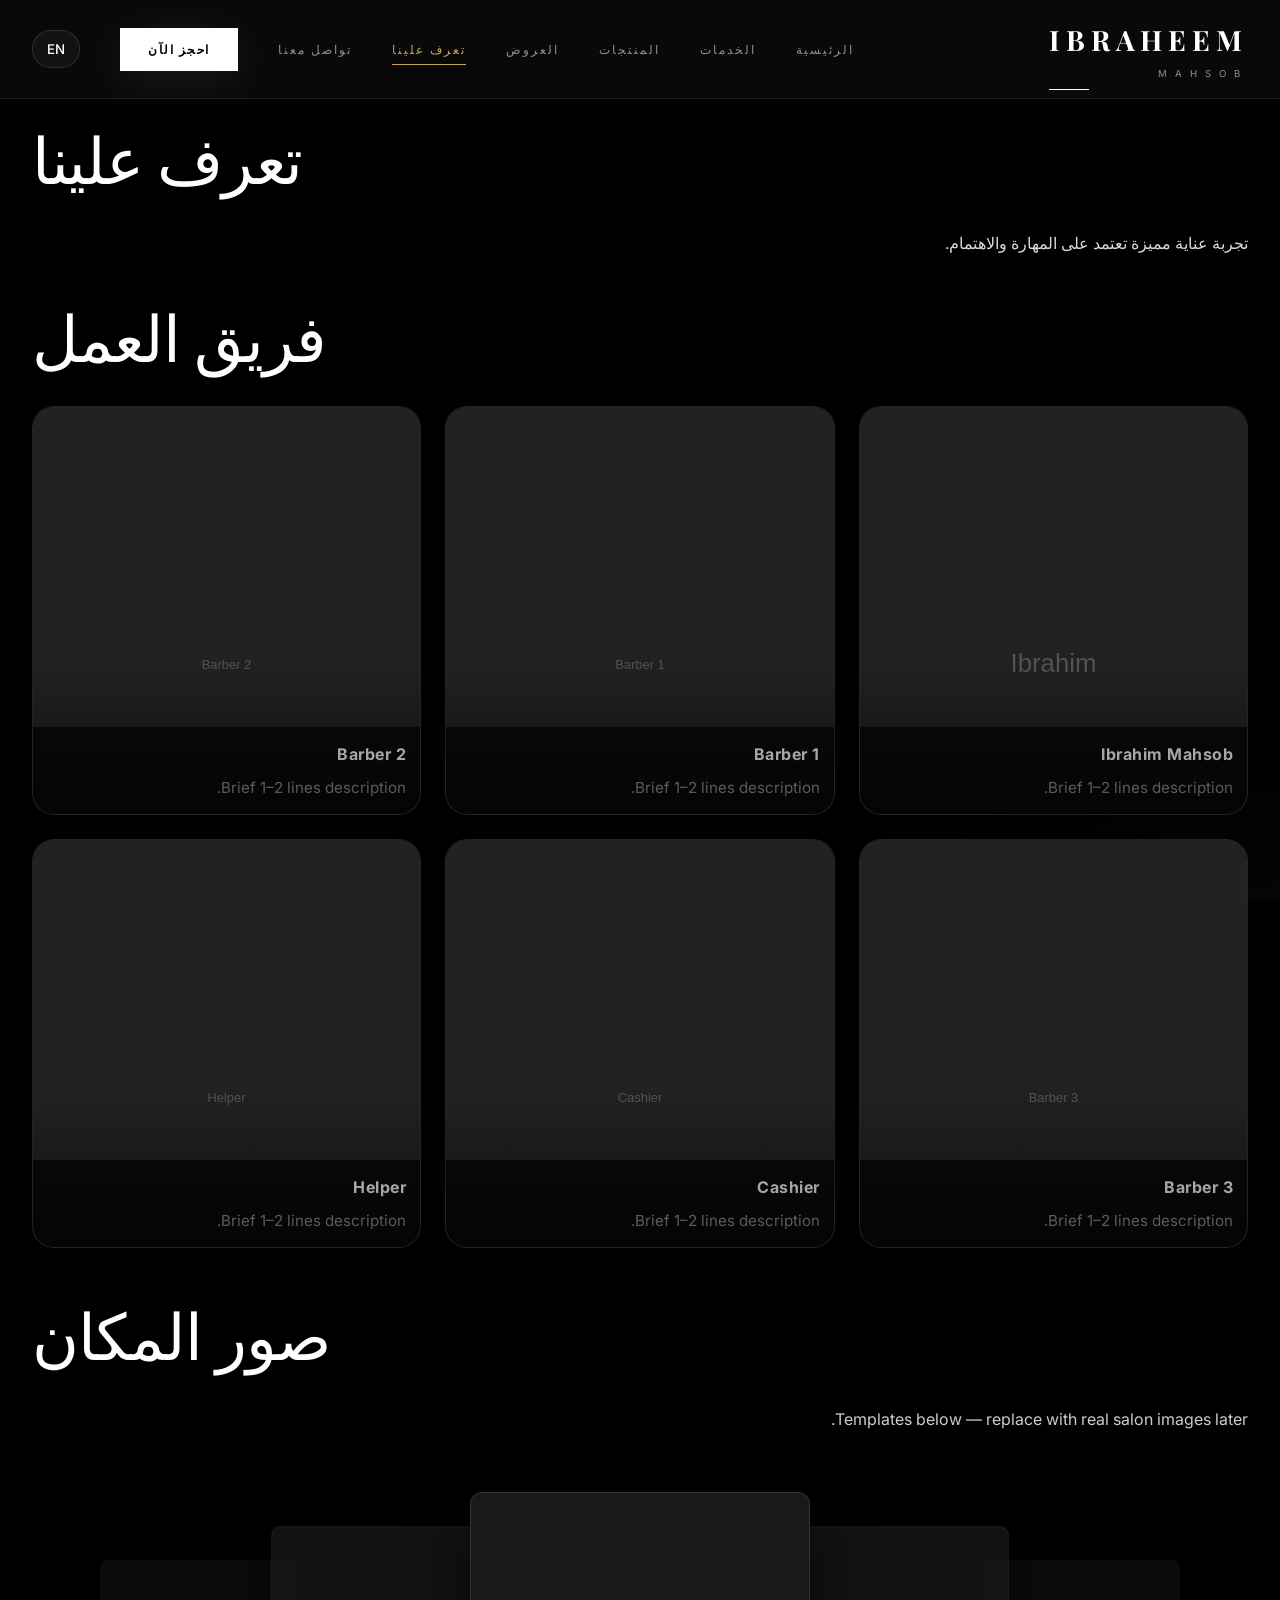
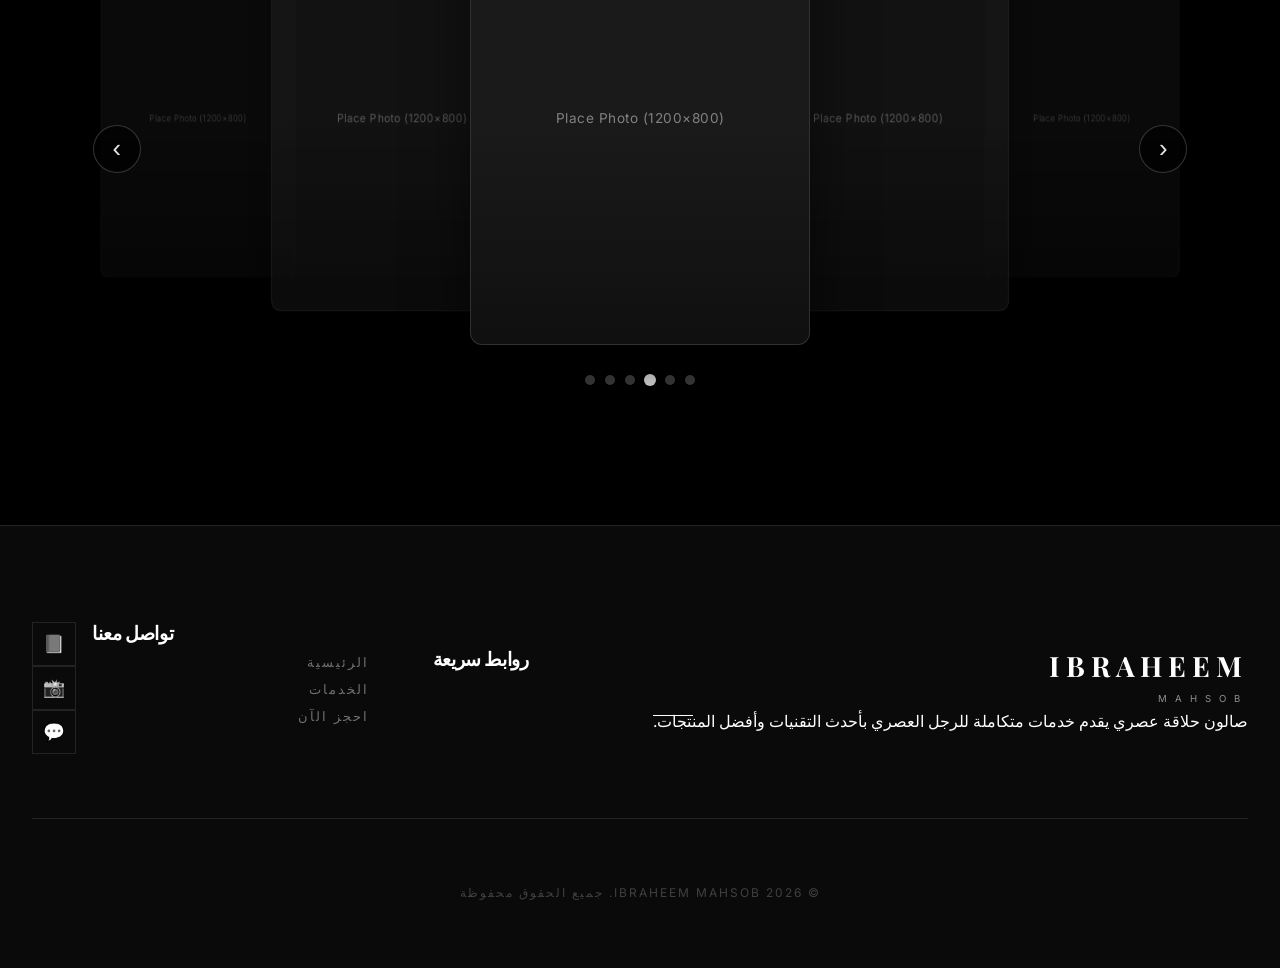
==== commit ecf66bdb: "feat: Apply Global Gold Highlights, fix Offer Cards, and refine styles" ====
--- a/about.html
+++ b/about.html
@@ -100,15 +100,7 @@
                         </div>
                     </div>
 
-                    <!-- Barber 4 -->
-                    <div class="profile-card">
-                        <img src="data:image/svg+xml,%3Csvg xmlns='http://www.w3.org/2000/svg' width='1200' height='1600' viewBox='0 0 1200 1600'%3E%3Crect width='100%25' height='100%25' fill='%23222'/%3E%3Ctext x='50%25' y='50%25' dominant-baseline='middle' text-anchor='middle' font-family='sans-serif' font-size='40' fill='%23555'%3EBarber 4%3C/text%3E%3C/svg%3E"
-                            alt="Barber 4">
-                        <div class="profile-card__body">
-                            <div class="profile-card__title">Barber 4</div>
-                            <div class="profile-card__desc">Brief 1–2 lines description.</div>
-                        </div>
-                    </div>
+
 
                     <!-- Cashier -->
                     <div class="profile-card">
@@ -139,13 +131,18 @@
                 </p>
 
                 <!-- Suggested photo size for place photos: 1200x800 (3:2 or 16:9 ok) -->
-                <div class="place-photos-grid" style="margin-top: 18px;">
-                    <div class="photo-slot">Place Photo (1200×800)</div>
-                    <div class="photo-slot">Place Photo (1200×800)</div>
-                    <div class="photo-slot">Place Photo (1200×800)</div>
-                    <div class="photo-slot">Place Photo (1200×800)</div>
-                    <div class="photo-slot">Place Photo (1200×800)</div>
-                    <div class="photo-slot">Place Photo (1200×800)</div>
+                <div class="place-carousel-wrapper" style="margin-top: 18px;">
+                    <button class="carousel-arrow carousel-arrow--prev" aria-label="Previous" type="button">‹</button>
+                    <div class="place-carousel" id="placeCarousel">
+                        <div class="place-card" data-position="-2">Place Photo (1200×800)</div>
+                        <div class="place-card" data-position="-1">Place Photo (1200×800)</div>
+                        <div class="place-card" data-position="0">Place Photo (1200×800)</div>
+                        <div class="place-card" data-position="1">Place Photo (1200×800)</div>
+                        <div class="place-card" data-position="2">Place Photo (1200×800)</div>
+                        <div class="place-card" data-position="hidden">Place Photo (1200×800)</div>
+                    </div>
+                    <button class="carousel-arrow carousel-arrow--next" aria-label="Next" type="button">›</button>
+                    <div class="carousel-dots" id="carouselDots"></div>
                 </div>
             </section>
         </div>
@@ -189,6 +186,85 @@
     <!-- Add i18n AFTER app.js -->
     <script src="js/app.js"></script>
     <script src="js/i18n.js"></script>
+    <script>
+        // 3D Coverflow Carousel
+        (function () {
+            const carousel = document.getElementById('placeCarousel');
+            const dotsContainer = document.getElementById('carouselDots');
+            if (!carousel) return;
+
+            const cards = Array.from(carousel.querySelectorAll('.place-card'));
+            const totalCards = cards.length;
+            let currentIndex = 2; // Start with 3rd card (index 2) as center
+
+            // Create dots
+            cards.forEach((_, i) => {
+                const dot = document.createElement('button');
+                dot.className = 'carousel-dot' + (i === currentIndex ? ' active' : '');
+                dot.setAttribute('aria-label', `Go to slide ${i + 1}`);
+                dot.addEventListener('click', () => goToSlide(i));
+                dotsContainer.appendChild(dot);
+            });
+
+            function updatePositions() {
+                cards.forEach((card, i) => {
+                    const offset = i - currentIndex;
+                    if (offset < -2 || offset > 2) {
+                        card.setAttribute('data-position', 'hidden');
+                    } else {
+                        card.setAttribute('data-position', offset.toString());
+                    }
+                });
+
+                // Update dots
+                const dots = dotsContainer.querySelectorAll('.carousel-dot');
+                dots.forEach((dot, i) => {
+                    dot.classList.toggle('active', i === currentIndex);
+                });
+            }
+
+            function goToSlide(index) {
+                currentIndex = Math.max(0, Math.min(totalCards - 1, index));
+                updatePositions();
+            }
+
+            function next() {
+                goToSlide(currentIndex + 1);
+            }
+
+            function prev() {
+                goToSlide(currentIndex - 1);
+            }
+
+            // Arrow controls
+            const wrapper = carousel.closest('.place-carousel-wrapper');
+            const prevBtn = wrapper?.querySelector('.carousel-arrow--prev');
+            const nextBtn = wrapper?.querySelector('.carousel-arrow--next');
+
+            if (prevBtn) prevBtn.addEventListener('click', prev);
+            if (nextBtn) nextBtn.addEventListener('click', next);
+
+            // Click on side cards to navigate
+            cards.forEach((card, i) => {
+                card.addEventListener('click', () => {
+                    if (i !== currentIndex) goToSlide(i);
+                });
+            });
+
+            // Keyboard navigation
+            carousel.setAttribute('tabindex', '0');
+            carousel.addEventListener('keydown', (e) => {
+                if (e.key === 'ArrowLeft') {
+                    document.dir === 'rtl' ? next() : prev();
+                } else if (e.key === 'ArrowRight') {
+                    document.dir === 'rtl' ? prev() : next();
+                }
+            });
+
+            // Initialize
+            updatePositions();
+        })();
+    </script>
 </body>
 
 </html>
--- a/css/additions.css
+++ b/css/additions.css
@@ -72,7 +72,8 @@
 .staff-card:hover,
 .staff-feature:hover {
     transform: translateY(-4px);
-    border-color: rgba(255, 255, 255, 0.18);
+    border-color: rgba(201, 164, 92, 0.6);
+    /* Gold Hover */
     box-shadow: 0 14px 28px rgba(0, 0, 0, 0.45);
 }
 
@@ -118,7 +119,8 @@
 
 .profile-card:hover {
     transform: translateY(-4px);
-    border-color: rgba(255, 255, 255, 0.18);
+    border-color: rgba(201, 164, 92, 0.6);
+    /* Gold Hover */
     box-shadow: 0 14px 28px rgba(0, 0, 0, 0.45);
 }
 
@@ -178,7 +180,7 @@
 
 .photo-slot:hover {
     transform: translateY(-3px);
-    border-color: rgba(255, 255, 255, 0.28);
+    border-color: rgba(201, 164, 92, 0.5);
 }
 
 /* ---------- Contact Page ---------- */
@@ -241,4 +243,1190 @@
 .lang-toggle:hover {
     transform: translateY(-2px);
     border-color: rgba(255, 255, 255, 0.20);
+}
+
+/* =========================================
+   DIRECTION 2 — PROFESSIONAL + DYNAMIC STAFF CARDS
+   Visual polish for Home staff cluster + About page staff grid
+   ========================================= */
+
+/* --- 1) Gradient overlay on images for depth & text readability --- */
+.staff-card::after,
+.staff-feature::after,
+.profile-card::before {
+    content: '';
+    position: absolute;
+    inset-inline-start: 0;
+    inset-inline-end: 0;
+    bottom: 0;
+    height: 50%;
+    background: linear-gradient(to top, rgba(0, 0, 0, 0.55) 0%, transparent 100%);
+    pointer-events: none;
+    z-index: 1;
+    transition: opacity 280ms ease;
+}
+
+.profile-card::before {
+    height: 40%;
+}
+
+/* --- 2) Accent line above name (animates in on hover) --- */
+.staff-card__name::before,
+.profile-card__body::before {
+    content: '';
+    position: absolute;
+    top: 0;
+    inset-inline-start: 50%;
+    transform: translateX(-50%) scaleX(0);
+    width: 40px;
+    height: 2px;
+    background: rgba(255, 255, 255, 0.7);
+    transition: transform 280ms ease;
+    transform-origin: center;
+}
+
+/* RTL fix for accent line */
+[dir="rtl"] .staff-card__name::before,
+[dir="rtl"] .profile-card__body::before {
+    transform: translateX(50%) scaleX(0);
+}
+
+.profile-card__body {
+    position: relative;
+}
+
+.profile-card__body::before {
+    top: 0;
+    inset-inline-start: 14px;
+    inset-inline-end: 14px;
+    width: auto;
+    transform: scaleX(0);
+}
+
+/* --- 3) Hover interactions (desktop only) --- */
+@media (hover: hover) and (pointer: fine) {
+
+    /* Card lift & shadow deepen */
+    .staff-card:hover,
+    .staff-feature:hover,
+    .profile-card:hover {
+        transform: translateY(-6px);
+        border-color: rgba(201, 164, 92, 0.6);
+        /* Gold Hover Border */
+        box-shadow: 0 18px 36px rgba(0, 0, 0, 0.5);
+    }
+
+    /* Subtle image zoom */
+    .staff-card__img,
+    .profile-card img {
+        transition: transform 320ms ease;
+    }
+
+    .staff-card:hover .staff-card__img,
+    .staff-feature:hover .staff-card__img,
+    .profile-card:hover img {
+        transform: scale(1.04);
+    }
+
+    /* Accent line reveal on hover */
+    .staff-card:hover .staff-card__name::before,
+    .staff-feature:hover .staff-card__name::before {
+        transform: translateX(-50%) scaleX(1);
+    }
+
+    [dir="rtl"] .staff-card:hover .staff-card__name::before,
+    [dir="rtl"] .staff-feature:hover .staff-card__name::before {
+        transform: translateX(50%) scaleX(1);
+    }
+
+    .profile-card:hover .profile-card__body::before {
+        transform: scaleX(1);
+    }
+
+    /* Gradient intensifies slightly on hover */
+    .staff-card:hover::after,
+    .staff-feature:hover::after,
+    .profile-card:hover::before {
+        opacity: 0.85;
+    }
+
+    /* Description opacity increase on hover */
+    .profile-card:hover .profile-card__desc {
+        opacity: 1;
+    }
+}
+
+/* --- 4) Typography refinement --- */
+.staff-card__name {
+    font-weight: 700;
+    letter-spacing: 0.6px;
+    z-index: 2;
+}
+
+.staff-feature .staff-card__name {
+    font-size: 1.1rem;
+    font-weight: 700;
+}
+
+.profile-card__title {
+    font-weight: 700;
+    letter-spacing: 0.5px;
+}
+
+.profile-card__desc {
+    opacity: 0.65;
+    transition: opacity 280ms ease;
+}
+
+/* --- 5) Ensure image container clips zoom properly --- */
+.staff-card,
+.staff-feature,
+.profile-card {
+    overflow: hidden;
+}
+
+/* --- 6) Touch devices: disable hover transforms --- */
+@media (hover: none) {
+
+    .staff-card:hover,
+    .staff-feature:hover,
+    .profile-card:hover {
+        transform: none;
+        box-shadow: none;
+    }
+
+    .staff-card:hover .staff-card__img,
+    .staff-feature:hover .staff-card__img,
+    .profile-card:hover img {
+        transform: none;
+    }
+
+    .staff-card:hover .staff-card__name::before,
+    .staff-feature:hover .staff-card__name::before,
+    .profile-card:hover .profile-card__body::before {
+        transform: scaleX(0);
+    }
+}
+
+/* =========================================
+   COVERFLOW-STYLE 3D CAROUSEL
+   Salon Photos section on About page
+   Center card elevated, side cards tilted
+   ========================================= */
+
+/* --- Carousel wrapper --- */
+.place-carousel-wrapper {
+    position: relative;
+    width: 100%;
+    padding-block: 40px 60px;
+    perspective: 1200px;
+}
+
+/* --- Horizontal scroll container --- */
+.place-carousel {
+    display: flex;
+    align-items: center;
+    justify-content: center;
+    gap: 0;
+    overflow: visible;
+    position: relative;
+    min-height: 380px;
+}
+
+/* --- Individual photo card --- */
+.place-card {
+    position: absolute;
+    width: min(340px, 70vw);
+    aspect-ratio: 3 / 4;
+    border-radius: 12px;
+    background: #1a1a1a;
+    border: 1px solid rgba(255, 255, 255, 0.1);
+    display: grid;
+    place-items: center;
+    text-align: center;
+    font-size: 0.85rem;
+    color: rgba(255, 255, 255, 0.45);
+    letter-spacing: 0.5px;
+    transition: transform 500ms cubic-bezier(0.4, 0, 0.2, 1),
+        opacity 400ms ease,
+        box-shadow 400ms ease,
+        z-index 0ms;
+    cursor: pointer;
+    overflow: hidden;
+    box-shadow: 0 10px 30px rgba(0, 0, 0, 0.4);
+}
+
+/* Gradient overlay */
+.place-card::before {
+    content: '';
+    position: absolute;
+    inset: 0;
+    background: linear-gradient(180deg, transparent 50%, rgba(0, 0, 0, 0.4) 100%);
+    pointer-events: none;
+    border-radius: inherit;
+}
+
+/* --- Card positions --- */
+/* Center (active) card */
+.place-card[data-position="0"] {
+    position: relative;
+    z-index: 10;
+    transform: translateZ(0) scale(1);
+    opacity: 1;
+    box-shadow: 0 25px 60px rgba(0, 0, 0, 0.55);
+}
+
+/* Left cards */
+.place-card[data-position="-1"] {
+    z-index: 5;
+    transform: translateX(-70%) rotateY(25deg) scale(0.85);
+    opacity: 0.7;
+}
+
+.place-card[data-position="-2"] {
+    z-index: 2;
+    transform: translateX(-130%) rotateY(35deg) scale(0.7);
+    opacity: 0.4;
+}
+
+/* Right cards */
+.place-card[data-position="1"] {
+    z-index: 5;
+    transform: translateX(70%) rotateY(-25deg) scale(0.85);
+    opacity: 0.7;
+}
+
+.place-card[data-position="2"] {
+    z-index: 2;
+    transform: translateX(130%) rotateY(-35deg) scale(0.7);
+    opacity: 0.4;
+}
+
+/* Hidden cards */
+.place-card[data-position="hidden"] {
+    opacity: 0;
+    pointer-events: none;
+    transform: translateX(200%) scale(0.5);
+}
+
+/* --- Navigation arrows --- */
+.carousel-arrow {
+    position: absolute;
+    top: 50%;
+    transform: translateY(-50%);
+    z-index: 20;
+    width: 48px;
+    height: 48px;
+    border-radius: 50%;
+    background: rgba(0, 0, 0, 0.7);
+    border: 1px solid rgba(255, 255, 255, 0.2);
+    color: rgba(255, 255, 255, 0.9);
+    font-size: 1.6rem;
+    cursor: pointer;
+    transition: background 200ms ease, border-color 200ms ease, transform 200ms ease;
+    display: flex;
+    align-items: center;
+    justify-content: center;
+    line-height: 1;
+}
+
+.carousel-arrow:hover {
+    background: rgba(255, 255, 255, 0.15);
+    border-color: rgba(255, 255, 255, 0.4);
+    transform: translateY(-50%) scale(1.05);
+}
+
+.carousel-arrow:focus {
+    outline: 2px solid rgba(255, 255, 255, 0.5);
+    outline-offset: 2px;
+}
+
+.carousel-arrow--prev {
+    inset-inline-start: 5%;
+}
+
+.carousel-arrow--next {
+    inset-inline-end: 5%;
+}
+
+/* --- Dot indicators --- */
+.carousel-dots {
+    display: flex;
+    justify-content: center;
+    gap: 10px;
+    margin-top: 30px;
+}
+
+.carousel-dot {
+    width: 10px;
+    height: 10px;
+    border-radius: 50%;
+    background: rgba(255, 255, 255, 0.25);
+    border: none;
+    cursor: pointer;
+    transition: background 200ms ease, transform 200ms ease;
+    padding: 0;
+}
+
+.carousel-dot:hover {
+    background: rgba(255, 255, 255, 0.5);
+}
+
+.carousel-dot.active {
+    background: rgba(255, 255, 255, 0.9);
+    transform: scale(1.2);
+}
+
+/* --- Mobile adjustments --- */
+@media (max-width: 768px) {
+    .place-carousel-wrapper {
+        padding-block: 30px 50px;
+    }
+
+    .place-card {
+        width: min(260px, 65vw);
+    }
+
+    .place-card[data-position="-1"] {
+        transform: translateX(-55%) rotateY(20deg) scale(0.8);
+    }
+
+    .place-card[data-position="1"] {
+        transform: translateX(55%) rotateY(-20deg) scale(0.8);
+    }
+
+    .place-card[data-position="-2"],
+    .place-card[data-position="2"] {
+        opacity: 0;
+        pointer-events: none;
+    }
+
+    .carousel-arrow {
+        width: 40px;
+        height: 40px;
+        font-size: 1.3rem;
+    }
+
+    .carousel-arrow--prev {
+        inset-inline-start: 2%;
+    }
+
+    .carousel-arrow--next {
+        inset-inline-end: 2%;
+    }
+}
+
+/* =========================================
+   PRODUCT CARD VISUAL POLISH
+   Fixing padding, edge proximity, and layout
+   ========================================= */
+
+/* Fix main container layout */
+.product-card {
+    display: flex;
+    flex-direction: column;
+    height: 100%;
+    background: #141414;
+    /* Slightly lighter than pure black for contrast */
+    border: 1px solid rgba(255, 255, 255, 0.08);
+}
+
+/* Fix image container (matching mismatched class names) */
+.product-image {
+    width: 100%;
+    aspect-ratio: 1;
+    background: #0a0a0a;
+    display: flex;
+    align-items: center;
+    justify-content: center;
+    border-bottom: 1px solid rgba(255, 255, 255, 0.05);
+    overflow: hidden;
+}
+
+.product-image img {
+    width: 100%;
+    height: 100%;
+    object-fit: cover;
+    transition: transform 0.4s ease;
+}
+
+.product-card:hover .product-image img {
+    transform: scale(1.05);
+}
+
+/* Fix text padding (Crucial fix for "too close to edge") */
+.product-info {
+    padding: 24px;
+    display: flex;
+    flex-direction: column;
+    flex-grow: 1;
+}
+
+/* Typography & Spacing */
+.product-category-tag {
+    font-size: 0.7rem;
+    font-weight: 600;
+    letter-spacing: 1px;
+    color: rgba(255, 255, 255, 0.6);
+    background: rgba(255, 255, 255, 0.06);
+    padding: 4px 10px;
+    border-radius: 4px;
+    align-self: flex-start;
+    margin-bottom: 12px;
+    border: 1px solid rgba(255, 255, 255, 0.05);
+}
+
+.product-info h3 {
+    font-size: 1.2rem;
+    margin-bottom: 8px;
+    font-weight: 600;
+    color: #fff;
+    line-height: 1.3;
+}
+
+.product-info p {
+    font-size: 0.9rem;
+    color: rgba(255, 255, 255, 0.5);
+    margin-bottom: 24px;
+    line-height: 1.6;
+    flex-grow: 1;
+    /* Pushes footer down */
+}
+
+/* Footer & Button */
+.product-card-footer {
+    display: flex;
+    align-items: center;
+    justify-content: space-between;
+    padding-top: 20px;
+    border-top: 1px solid rgba(255, 255, 255, 0.1);
+    margin-top: auto;
+}
+
+.product-price {
+    font-size: 1.15rem;
+    font-weight: 700;
+    color: #fff;
+    letter-spacing: 0.5px;
+}
+
+.product-btn {
+    padding: 8px 20px;
+    background: transparent;
+    border: 1px solid rgba(255, 255, 255, 0.25);
+    color: #fff;
+    border-radius: 6px;
+    font-size: 0.85rem;
+    font-weight: 500;
+    cursor: pointer;
+    transition: all 0.2s ease;
+}
+
+.product-btn:hover {
+    background: #fff;
+    color: #000;
+    border-color: #fff;
+    transform: translateY(-2px);
+}
+
+/* Placeholder icon styling override */
+.product-image>div {
+    font-size: 50px !important;
+    /* Make icons larger */
+    color: rgba(255, 255, 255, 0.2) !important;
+}
+
+/* =========================================
+   GLOBAL GOLD HIGHLIGHTS (STRICT #C9A45C)
+   Enforcing gold interactive states everywhere
+   "Everything that highlights when I touch"
+   ========================================= */
+
+/* 1. Navigation Highlights */
+.nav-menu a:hover,
+.nav-menu a.active {
+    color: #C9A45C !important;
+}
+
+.nav-menu a:hover::before,
+.nav-menu a.active::before {
+    background: #C9A45C !important;
+    width: 100% !important;
+}
+
+/* 2. Global Selection Highlight */
+::selection {
+    background: #C9A45C !important;
+    color: #000 !important;
+    text-shadow: none !important;
+}
+
+/* 3. Booking Selection (Services, Dates, Times) */
+/* Service Cards */
+.service-option:hover {
+    border-color: rgba(201, 164, 92, 0.5) !important;
+    background: rgba(201, 164, 92, 0.02) !important;
+}
+
+.service-option.selected {
+    border-color: #C9A45C !important;
+    background: rgba(201, 164, 92, 0.08) !important;
+}
+
+.service-option.selected .service-check {
+    background: #C9A45C !important;
+    border-color: #C9A45C !important;
+    color: #000 !important;
+    opacity: 1 !important;
+}
+
+/* Date & Time Picker */
+.date-option:hover,
+.time-slot:hover {
+    border-color: #C9A45C !important;
+    color: #C9A45C !important;
+}
+
+.date-option.selected,
+.time-slot.selected {
+    background: #C9A45C !important;
+    border-color: #C9A45C !important;
+    color: #000 !important;
+}
+
+.date-option.selected .date-day,
+.date-option.selected .date-month {
+    color: rgba(0, 0, 0, 0.7) !important;
+}
+
+/* 4. Global Button Hover Overrides */
+/* Outline Buttons: Gold Text & Border */
+.btn-outline:hover,
+button.btn-outline:hover {
+    border-color: #C9A45C !important;
+    color: #C9A45C !important;
+    background: rgba(201, 164, 92, 0.1) !important;
+}
+
+/* Primary Buttons: Gold Shadow or Border on Hover? */
+/* User asked for highlights. A white button turning gold might be too much, 
+   but a subtle gold border/shadow is good. */
+.btn-primary:hover {
+    box-shadow: 0 10px 30px rgba(201, 164, 92, 0.3) !important;
+    transform: translateY(-3px);
+}
+
+/* 5. Sidebar Highlights (Booking) */
+.sidebar-card.highlight {
+    border-color: #C9A45C !important;
+}
+
+.sidebar-card.highlight .sidebar-icon {
+    color: #C9A45C !important;
+}
+
+/* 6. Form Inputs Focus */
+.input-group input:focus,
+.input-group textarea:focus {
+    border-color: #C9A45C !important;
+}
+
+.input-group input:focus~.input-line,
+.input-group textarea:focus~.input-line {
+    background: #C9A45C !important;
+}
+
+/* 7. Scrollbar (Optional Polish) */
+::-webkit-scrollbar-thumb:hover {
+    background: #C9A45C !important;
+}
+
+/* =========================================
+   SERVICES — SECTION (STRICT LUXURY #C9A45C)
+   Transformation of service list to grid
+   ========================================= */
+
+/* Update Grid Container - Make it a grid */
+.services-showcase {
+    display: grid;
+    grid-template-columns: repeat(auto-fill, minmax(360px, 1fr));
+    gap: 24px;
+    margin-top: 40px;
+}
+
+@media (max-width: 768px) {
+    .services-showcase {
+        grid-template-columns: 1fr;
+        gap: 16px;
+    }
+}
+
+/* Service Card Container */
+.service-card-pro {
+    background: #1A1A1A;
+    /* Elevated Surface */
+    border: 1px solid rgba(255, 255, 255, 0.08);
+    /* Default Border */
+    border-radius: 16px;
+    padding: 24px;
+    display: flex;
+    flex-direction: column;
+    height: 100%;
+    transition: transform 0.3s ease, border-color 0.3s ease, box-shadow 0.3s ease;
+    position: relative;
+    overflow: hidden;
+    /* Subtle depth */
+    box-shadow: 0 10px 30px rgba(0, 0, 0, 0.4);
+}
+
+/* Hover Effects (Desktop Only) */
+@media (hover: hover) and (pointer: fine) {
+    .service-card-pro:hover {
+        transform: translateY(-6px);
+        border-color: rgba(201, 164, 92, 0.6);
+        /* Gold Hover Border */
+        box-shadow: 0 15px 40px rgba(0, 0, 0, 0.6);
+    }
+
+    .service-card-pro:hover .btn-service-book {
+        /* No solid white fill allowed */
+        background: rgba(201, 164, 92, 0.08);
+        color: #C9A45C;
+        border-color: #C9A45C;
+    }
+}
+
+/* Mobile: No hover transform */
+@media (hover: none) {
+    .service-card-pro:hover {
+        transform: none;
+    }
+}
+
+/* Card Content Area */
+.service-card-content {
+    flex-grow: 1;
+    display: flex;
+    flex-direction: column;
+}
+
+/* Icon Box */
+.service-icon-box {
+    width: 48px;
+    height: 48px;
+    display: flex;
+    align-items: center;
+    justify-content: center;
+    font-size: 24px;
+    background: rgba(255, 255, 255, 0.04);
+    border-radius: 12px;
+    margin-bottom: 20px;
+    border: 1px solid rgba(255, 255, 255, 0.06);
+}
+
+/* Typography */
+.service-title {
+    font-size: 1.25rem;
+    font-weight: 700;
+    color: #F5F5F5;
+    /* Primary Text */
+    margin-bottom: 8px;
+    letter-spacing: -0.01em;
+}
+
+.service-desc {
+    font-size: 0.95rem;
+    color: #B0B0B0;
+    /* Secondary Text */
+    line-height: 1.6;
+    margin-bottom: 24px;
+}
+
+/* Meta Row (Duration & Price) */
+.service-meta-row {
+    display: flex;
+    align-items: center;
+    justify-content: space-between;
+    margin-top: auto;
+    padding-top: 20px;
+    border-top: 1px solid rgba(255, 255, 255, 0.08);
+    margin-bottom: 20px;
+}
+
+/* Duration Chip */
+.service-duration-chip {
+    display: flex;
+    align-items: center;
+    gap: 6px;
+    font-size: 0.8rem;
+    color: #B0B0B0;
+    background: rgba(255, 255, 255, 0.04);
+    padding: 6px 12px;
+    border-radius: 100px;
+    font-weight: 500;
+}
+
+.service-duration-chip svg {
+    opacity: 0.7;
+}
+
+/* Price Box */
+.service-price-box {
+    font-size: 1.25rem;
+    font-weight: 700;
+    color: #F5F5F5;
+    display: flex;
+    align-items: baseline;
+    gap: 4px;
+}
+
+.service-price-box small {
+    font-size: 0.8rem;
+    font-weight: 400;
+    color: #7A7A7A;
+    /* Tertiary Text */
+    text-transform: uppercase;
+}
+
+/* Action Row (Button) */
+.service-action-row {
+    margin-top: 0;
+}
+
+.btn-service-book {
+    display: block;
+    width: 100%;
+    padding: 12px;
+    text-align: center;
+    background: transparent;
+    border: 1px solid rgba(255, 255, 255, 0.2);
+    color: #F5F5F5;
+    border-radius: 10px;
+    font-size: 0.9rem;
+    font-weight: 600;
+    text-decoration: none;
+    transition: all 0.2s ease;
+}
+
+/* RTL Support for Flex layout */
+html[dir="rtl"] .service-card-pro {
+    text-align: right;
+}
+
+html[dir="rtl"] .service-icon-box {
+    margin-left: 0;
+}
+
+
+/* =========================================
+   PRODUCTS — DIRECTION 2 (PROFESSIONAL + DYNAMIC)
+   STRICT LUXURY EDITORIAL (Gold #C9A45C)
+   ========================================= */
+
+/* Filter Tabs Styling */
+.products-filter {
+    margin-bottom: 50px;
+    display: flex;
+    justify-content: center;
+    gap: 16px;
+    flex-wrap: wrap;
+}
+
+.filter-btn {
+    background: transparent;
+    border: 1px solid rgba(255, 255, 255, 0.15);
+    color: #B0B0B0;
+    /* Secondary Text */
+    padding: 10px 28px;
+    border-radius: 100px;
+    font-family: 'Inter', sans-serif;
+    font-size: 0.85rem;
+    font-weight: 500;
+    cursor: pointer;
+    transition: all 0.3s ease;
+}
+
+.filter-btn:hover {
+    border-color: rgba(201, 164, 92, 0.4);
+    /* Gold hint */
+    color: #F5F5F5;
+}
+
+.filter-btn.active {
+    background: rgba(201, 164, 92, 0.08);
+    /* Minimal tint */
+    color: #C9A45C;
+    /* Luxury Gold */
+    border-color: #C9A45C;
+    font-weight: 600;
+    box-shadow: 0 0 20px rgba(201, 164, 92, 0.1);
+}
+
+/* Product Card Container */
+.product-card {
+    transition: transform 0.3s ease, box-shadow 0.3s ease, border-color 0.3s ease;
+    box-shadow: 0 10px 30px rgba(0, 0, 0, 0.4);
+    position: relative;
+    overflow: hidden;
+    background: #1A1A1A;
+    /* Elevated Surface */
+    border: 1px solid rgba(255, 255, 255, 0.08);
+    /* Default Border */
+    border-radius: 8px;
+}
+
+@media (hover: hover) and (pointer: fine) {
+    .product-card:hover {
+        transform: translateY(-4px);
+        box-shadow: 0 15px 40px rgba(0, 0, 0, 0.6);
+        border-color: rgba(201, 164, 92, 0.6);
+        /* Hover Border rule */
+    }
+}
+
+/* Image Spotlight & Gold Effect (Restrained) */
+.product-image {
+    position: relative;
+    /* Subtle Gold Spotlight #C9A45C */
+    background: radial-gradient(circle at center bottom, rgba(201, 164, 92, 0.15) 0%, rgba(0, 0, 0, 0) 70%);
+    border-bottom: none;
+}
+
+/* Placeholder Centering */
+.product-placeholder {
+    width: 100%;
+    height: 100%;
+    display: flex;
+    justify-content: center;
+    align-items: center;
+    font-size: 80px;
+    color: rgba(255, 255, 255, 0.1);
+    padding-top: 20px;
+    transition: transform 0.5s ease;
+}
+
+@media (hover: hover) and (pointer: fine) {
+    .product-card:hover .product-placeholder {
+        transform: translateY(-5px) scale(1.02);
+    }
+}
+
+/* Category Tag - Overlay Position */
+.product-category-tag {
+    position: absolute;
+    bottom: 16px;
+    left: 16px;
+    /* LTR default */
+    font-size: 0.6rem;
+    letter-spacing: 1.5px;
+    text-transform: uppercase;
+    color: rgba(255, 255, 255, 0.7);
+    background: rgba(0, 0, 0, 0.6);
+    padding: 4px 8px;
+    border-radius: 4px;
+    border: 1px solid rgba(255, 255, 255, 0.1);
+    z-index: 2;
+    backdrop-filter: blur(4px);
+}
+
+html[dir="rtl"] .product-category-tag {
+    left: auto;
+    right: 16px;
+}
+
+/* Info Section Layout */
+.product-info {
+    padding: 24px;
+    background: #1A1A1A;
+    /* Match Card Surface */
+}
+
+.product-info h3 {
+    font-family: 'Playfair Display', serif;
+    font-size: 1.35rem;
+    color: #F5F5F5;
+    /* Primary Text */
+    margin-bottom: 6px;
+    font-weight: 700;
+}
+
+.product-info p {
+    font-size: 0.9rem;
+    color: #B0B0B0;
+    /* Secondary Text */
+    margin-bottom: 24px;
+}
+
+/* Footer (Price + Details Button) */
+.product-card-footer {
+    display: flex;
+    align-items: center;
+    justify-content: space-between;
+    border-top: 1px solid rgba(255, 255, 255, 0.08);
+    padding-top: 20px;
+    margin-top: auto;
+}
+
+.product-price {
+    font-size: 1.1rem;
+    font-weight: 700;
+    color: #F5F5F5;
+    letter-spacing: 0.5px;
+}
+
+/* Button Styling Rules (Strict) */
+.product-btn {
+    padding: 8px 24px;
+    background: transparent;
+    /* Default Transparent */
+    border: 1px solid rgba(255, 255, 255, 0.2);
+    /* Default Border */
+    color: #F5F5F5;
+    /* Default Text */
+    border-radius: 4px;
+    font-size: 0.8rem;
+    font-weight: 500;
+    transition: all 0.2s ease;
+}
+
+.product-btn:hover {
+    background: rgba(201, 164, 92, 0.08);
+    /* Hover Background tint */
+    color: #C9A45C;
+    /* Hover Text */
+    border-color: #C9A45C;
+    /* Hover Border */
+}
+
+/* =========================================
+   OFFER CARD VISUAL POLISH (STRICT #C9A45C)
+   Fixing padding, headers, and buttons
+   ========================================= */
+
+/* Main Container */
+.offer-card-pro {
+    display: flex;
+    flex-direction: column;
+    height: 100%;
+    background: #1A1A1A;
+    /* Elevated Surface */
+    border: 1px solid rgba(255, 255, 255, 0.08);
+    /* Default Border */
+}
+
+/* Dark Editorial Header */
+.offer-card-header {
+    background: rgba(255, 255, 255, 0.02);
+    /* Very subtle tint */
+    color: #C9A45C;
+    /* Gold Accent Text */
+    border-bottom: 1px solid rgba(255, 255, 255, 0.06);
+    padding: 24px 20px;
+    text-align: center;
+    font-weight: 700;
+    text-transform: uppercase;
+    letter-spacing: 2px;
+    font-size: 0.85rem;
+    display: flex;
+    align-items: center;
+    justify-content: center;
+}
+
+.offer-badge {
+    color: #F5F5F5 !important;
+    background: transparent !important;
+    border: none !important;
+    padding: 0 !important;
+    font-weight: 700;
+    font-size: 1.1rem !important;
+    /* Increased from 0.6rem */
+    letter-spacing: 3px;
+    text-shadow: 0 2px 10px rgba(0, 0, 0, 0.5);
+    /* Subtle depth */
+}
+
+.offer-discount {
+    color: #C9A45C;
+    font-weight: 800;
+    font-size: 1.25rem;
+    /* Explicitly matching scale */
+    letter-spacing: 2px;
+}
+
+/* Body Content */
+.offer-card-body {
+    padding: 32px 24px;
+    display: flex;
+    flex-direction: column;
+    flex-grow: 1;
+    text-align: left;
+}
+
+/* RTL Support for text alignment */
+html[dir="rtl"] .offer-card-body {
+    text-align: right;
+}
+
+/* Typography */
+.offer-card-body h3 {
+    font-family: 'Playfair Display', serif;
+    font-size: 1.5rem;
+    color: #F5F5F5;
+    margin-bottom: 12px;
+}
+
+.offer-card-body p {
+    font-size: 0.95rem;
+    color: #B0B0B0;
+    line-height: 1.6;
+    margin-bottom: 24px;
+    flex-grow: 1;
+}
+
+/* Footer layout */
+.offer-card-footer {
+    display: flex;
+    align-items: center;
+    justify-content: space-between;
+    margin-top: auto;
+    padding-top: 20px;
+}
+
+/* Price Styling */
+.offer-price {
+    display: flex;
+    gap: 12px;
+    align-items: baseline;
+}
+
+.offer-price .old {
+    text-decoration: line-through;
+    color: #7A7A7A;
+    font-size: 0.9rem;
+}
+
+.offer-price .new {
+    color: #F5F5F5;
+    font-weight: 700;
+    font-size: 1.1rem;
+}
+
+/* Button Styling (Premium Outline) */
+.btn-offer {
+    padding: 8px 0;
+    background: transparent;
+    color: #F5F5F5;
+    border: none;
+    border-bottom: 1px solid rgba(255, 255, 255, 0.3);
+    font-size: 0.85rem;
+    font-weight: 500;
+    cursor: pointer;
+    transition: all 0.3s ease;
+    text-decoration: none;
+    display: inline-block;
+}
+
+.btn-offer:hover {
+    padding-inline-start: 10px;
+    border-color: #C9A45C;
+    color: #C9A45C;
+}
+
+/* =========================================
+   GLOBAL GOLD HIGHLIGHTS (STRICT #C9A45C)
+   Enforcing gold interactive states everywhere
+   ========================================= */
+
+/* 1. Navigation Highlights */
+.nav-menu a:hover,
+.nav-menu a.active {
+    color: #C9A45C !important;
+}
+
+.nav-menu a:hover::before,
+.nav-menu a.active::before {
+    background: #C9A45C !important;
+    width: 100% !important;
+}
+
+/* 2. Global Selection Highlight */
+::selection {
+    background: #C9A45C !important;
+    color: #000 !important;
+    text-shadow: none !important;
+}
+
+/* 3. Booking Selection */
+.service-option:hover {
+    border-color: rgba(201, 164, 92, 0.5) !important;
+    background: rgba(201, 164, 92, 0.02) !important;
+}
+
+.service-option.selected {
+    border-color: #C9A45C !important;
+    background: rgba(201, 164, 92, 0.08) !important;
+}
+
+.service-option.selected .service-check {
+    background: #C9A45C !important;
+    border-color: #C9A45C !important;
+    color: #000 !important;
+    opacity: 1 !important;
+}
+
+/* Date/Time Picker */
+.date-option:hover,
+.time-slot:hover {
+    border-color: #C9A45C !important;
+    color: #C9A45C !important;
+}
+
+.date-option.selected,
+.time-slot.selected {
+    background: #C9A45C !important;
+    border-color: #C9A45C !important;
+    color: #000 !important;
+}
+
+.date-option.selected .date-day,
+.date-option.selected .date-month {
+    color: rgba(0, 0, 0, 0.7) !important;
+}
+
+/* 4. Global Button Hover */
+.btn-outline:hover,
+button.btn-outline:hover {
+    border-color: #C9A45C !important;
+    color: #C9A45C !important;
+    background: rgba(201, 164, 92, 0.1) !important;
+}
+
+.btn-primary:hover {
+    box-shadow: 0 10px 30px rgba(201, 164, 92, 0.3) !important;
+    transform: translateY(-3px);
+}
+
+/* 5. Sidebar Highlights */
+.sidebar-card.highlight {
+    border-color: #C9A45C !important;
+}
+
+.sidebar-card.highlight .sidebar-icon {
+    color: #C9A45C !important;
+}
+
+/* 6. Form Inputs */
+.input-group input:focus,
+.input-group textarea:focus {
+    border-color: #C9A45C !important;
+}
+
+.input-group input:focus~.input-line,
+.input-group textarea:focus~.input-line {
+    background: #C9A45C !important;
+}
+
+/* 7. Scrollbar */
+::-webkit-scrollbar-thumb:hover {
+    background: #C9A45C !important;
 }
